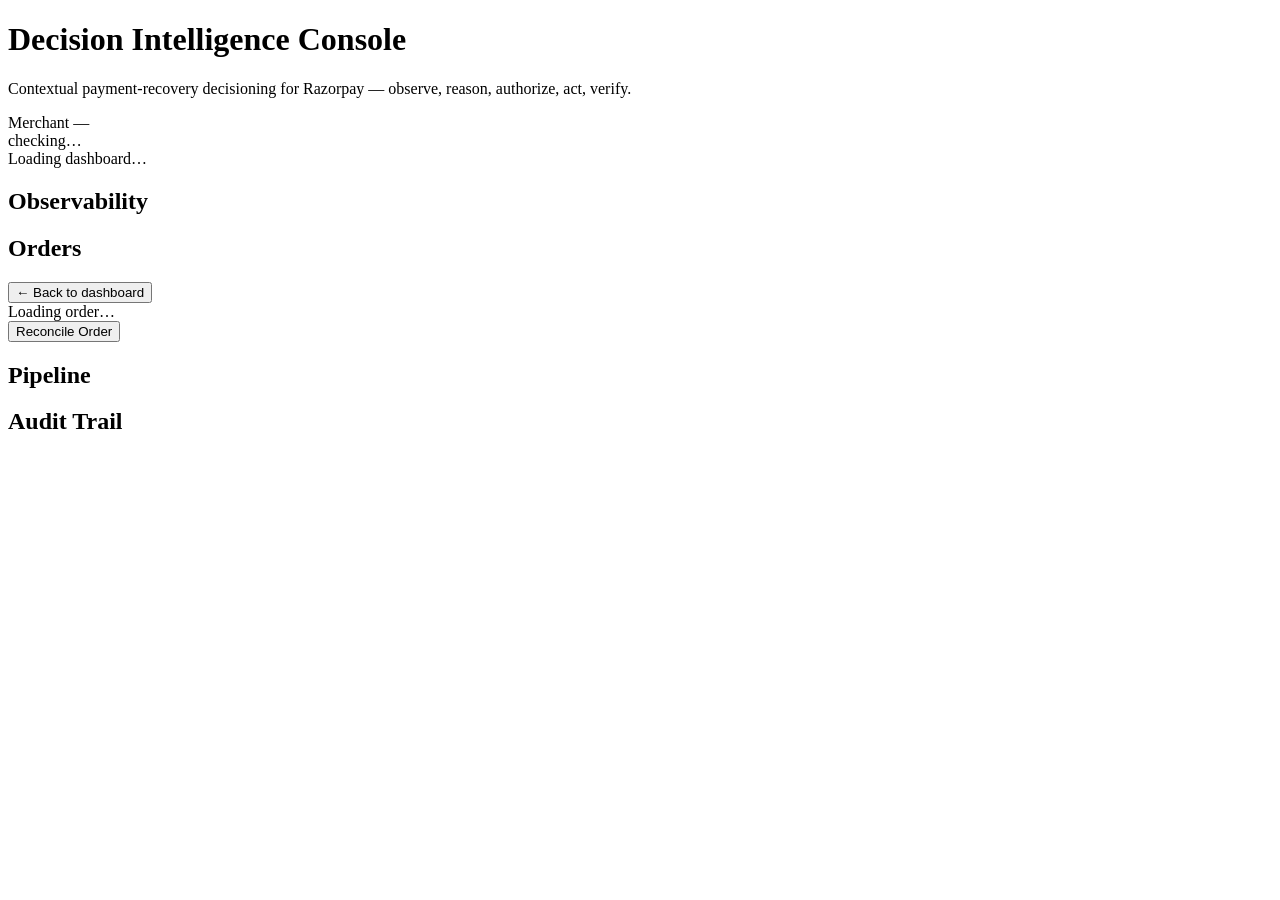
==== apps/web/index.html @ 715c6f97 "Phase 4 gate: static frontend + demo dashboard, verified end-to-end Adds a vanilla HTML/CSS/JS conso" ====
<!doctype html>
<html lang="en">
<head>
  <meta charset="utf-8" />
  <meta name="viewport" content="width=device-width, initial-scale=1" />
  <title>Decision Intelligence Console</title>
  <link rel="stylesheet" href="/style.css" />
</head>
<body>
  <header class="app-header">
    <div class="brand">
      <h1>Decision Intelligence Console</h1>
      <p class="tagline">Contextual payment-recovery decisioning for Razorpay — observe, reason, authorize, act, verify.</p>
    </div>
    <div class="header-meta">
      <div class="merchant-block">
        <span class="label">Merchant</span>
        <span id="merchant-name" class="merchant-name">—</span>
      </div>
      <div id="health-indicator" class="health-indicator" title="API health">
        <span class="dot"></span><span class="health-text">checking&hellip;</span>
      </div>
    </div>
  </header>

  <main id="app-root">
    <!-- ================= DASHBOARD ================= -->
    <section id="dashboard-view" class="view">
      <div id="dashboard-loading" class="loading-state">Loading dashboard&hellip;</div>
      <div id="dashboard-error" class="error-state hidden"></div>
      <div id="dashboard-empty" class="empty-state hidden"></div>

      <div id="dashboard-content" class="hidden">
        <section class="metrics-section">
          <h2 class="section-title">Observability</h2>
          <div id="metrics-strip" class="metrics-strip"></div>
        </section>

        <section class="orders-section">
          <h2 class="section-title">Orders</h2>
          <div id="orders-table-wrap"></div>
        </section>
      </div>
    </section>

    <!-- ================= ORDER DETAIL ================= -->
    <section id="detail-view" class="view hidden">
      <button id="back-to-dashboard" class="link-button" type="button">&larr; Back to dashboard</button>

      <div id="detail-loading" class="loading-state">Loading order&hellip;</div>
      <div id="detail-error" class="error-state hidden"></div>

      <div id="detail-content" class="hidden">
        <div class="detail-header">
          <div id="order-info" class="order-info"></div>
          <div class="reconcile-controls">
            <button id="reconcile-btn" type="button">Reconcile Order</button>
            <span id="reconcile-status" class="reconcile-status" aria-live="polite"></span>
          </div>
        </div>

        <div id="reconcile-banner" class="banner hidden"></div>

        <h2 class="section-title">Pipeline</h2>
        <div id="pipeline-tracker" class="tracker"></div>

        <div class="card-grid">
          <div class="card" id="decision-card"></div>
          <div class="card" id="policy-card"></div>
          <div class="card" id="action-card"></div>
          <div class="card" id="verification-card"></div>
        </div>

        <h2 class="section-title">Audit Trail</h2>
        <div id="audit-timeline" class="audit-timeline"></div>
      </div>
    </section>
  </main>

  <script src="/app.js"></script>
</body>
</html>
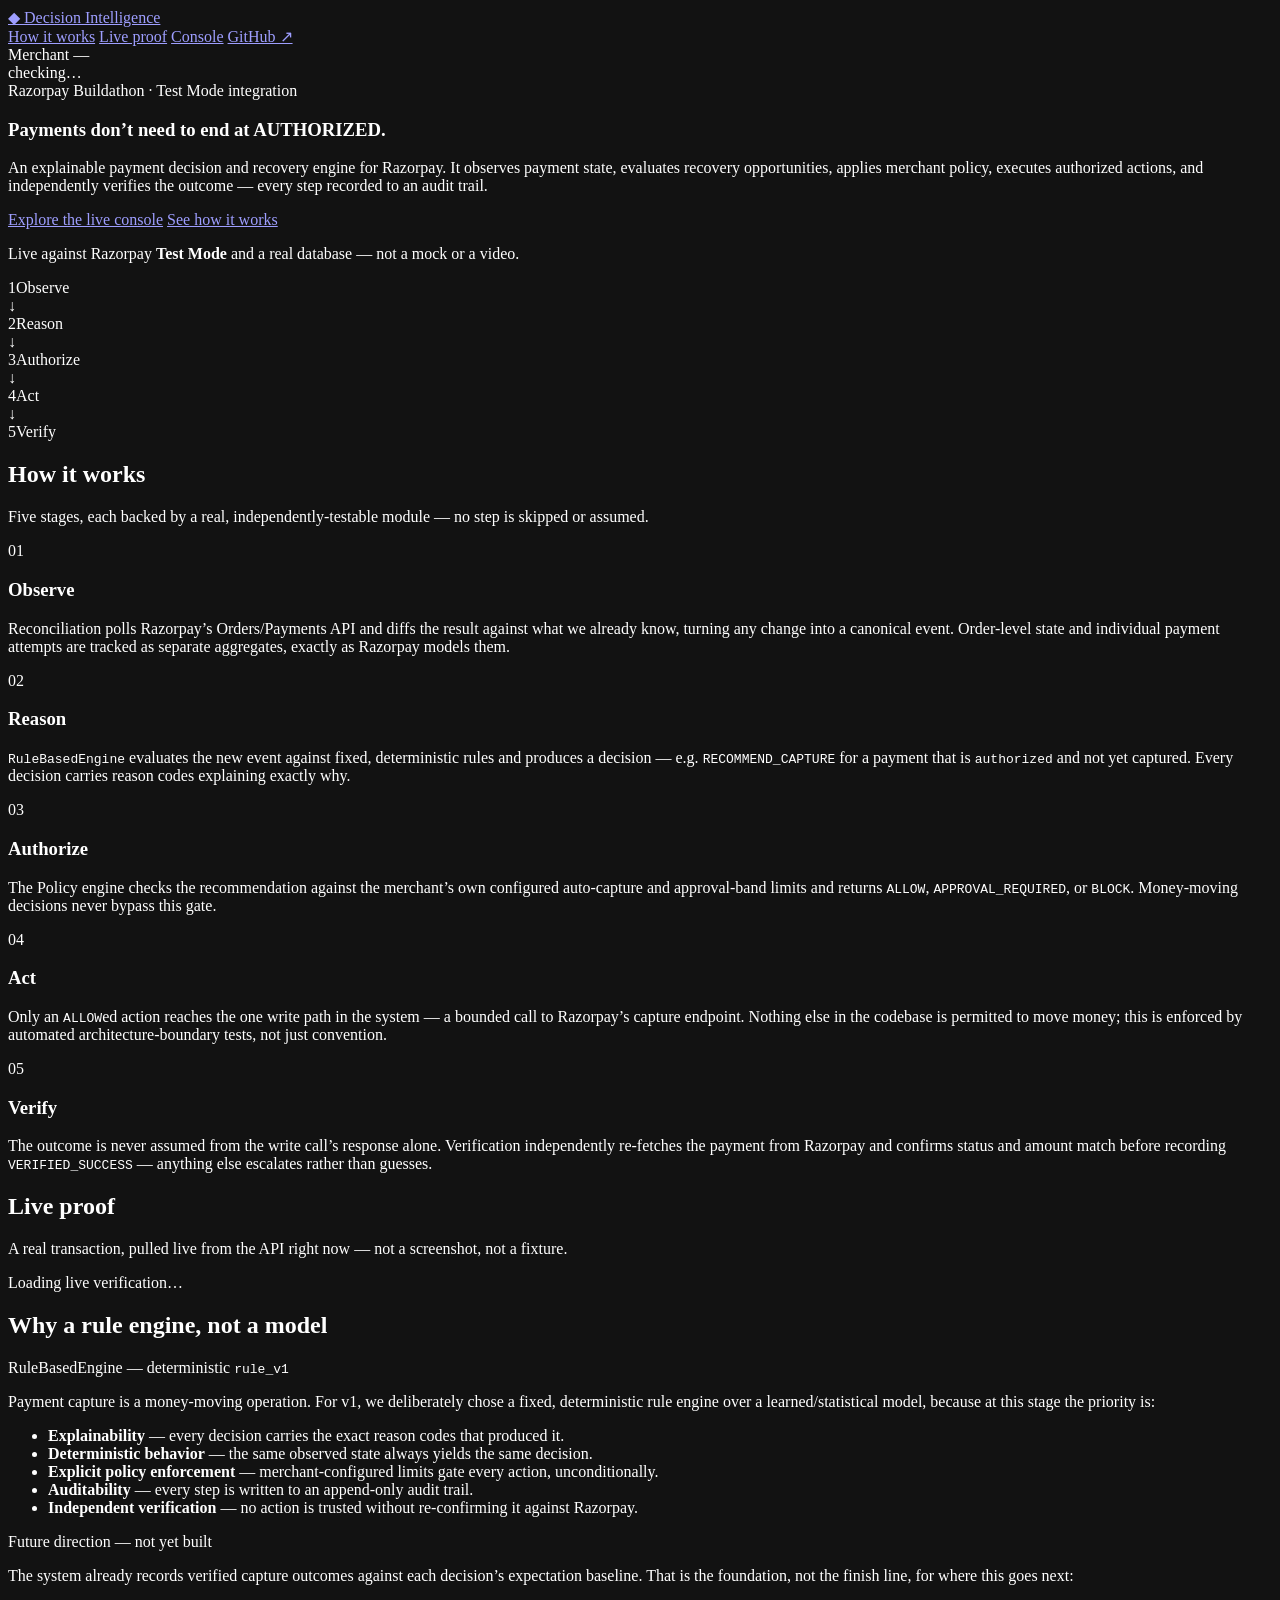
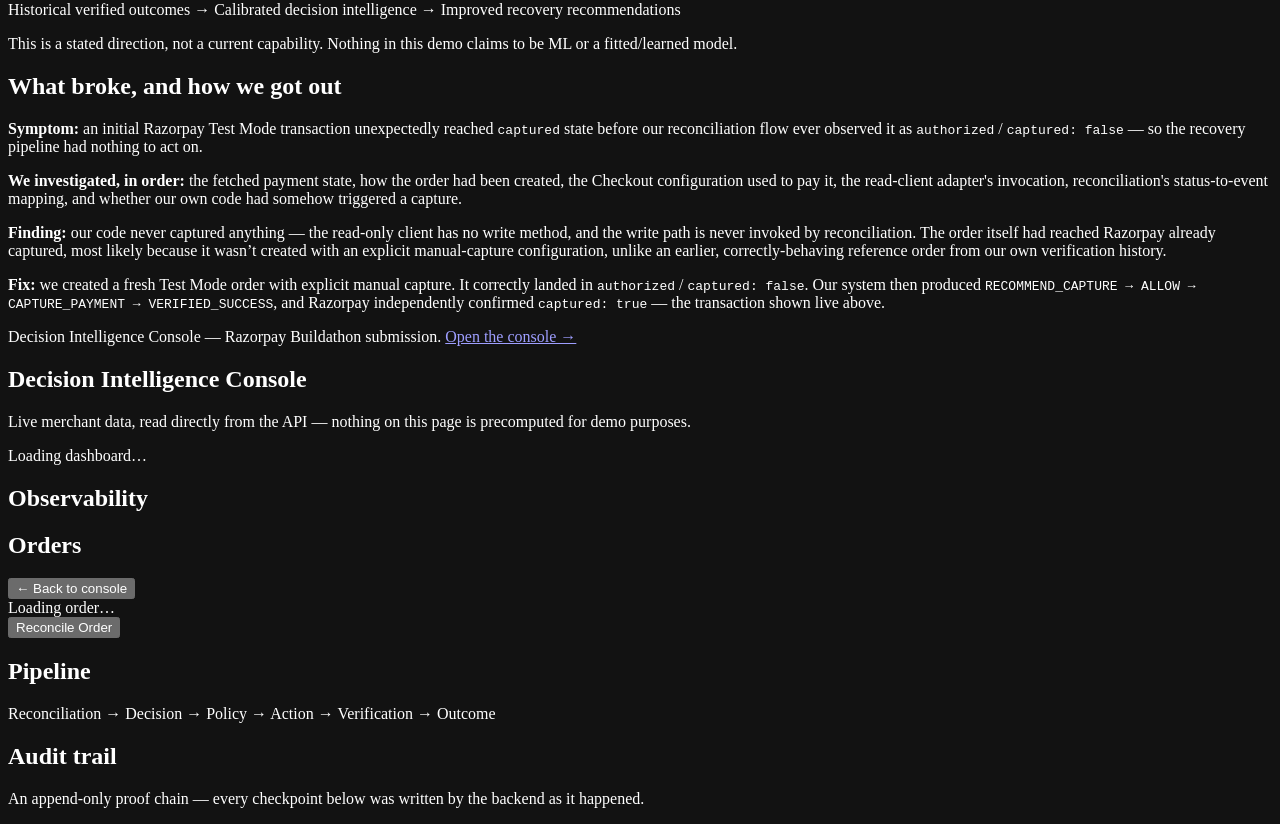
==== commit 8c71a715: "Showcase gate: reviewer-facing landing page, README, and deployment prep Adds a product landing/over" ====
--- a/apps/web/index.html
+++ b/apps/web/index.html
@@ -3,15 +3,24 @@
 <head>
   <meta charset="utf-8" />
   <meta name="viewport" content="width=device-width, initial-scale=1" />
-  <title>Decision Intelligence Console</title>
+  <meta name="color-scheme" content="dark" />
+  <title>Decision Intelligence Console — Razorpay Payment Recovery</title>
+  <meta name="description" content="An explainable payment decision and recovery engine for Razorpay: observes payment state, evaluates recovery opportunities, applies merchant policy, executes authorized actions, and independently verifies the outcome. Razorpay Test Mode demo." />
+  <link rel="icon" href="data:image/svg+xml,%3Csvg xmlns='http://www.w3.org/2000/svg' viewBox='0 0 100 100'%3E%3Crect width='100' height='100' rx='20' fill='%230b0d12'/%3E%3Cpath d='M28 70 L28 30 L50 30 Q64 30 64 44 Q64 56 50 56 L38 56 L72 70' stroke='%235b8cff' stroke-width='8' fill='none' stroke-linecap='round' stroke-linejoin='round'/%3E%3C/svg%3E" />
   <link rel="stylesheet" href="/style.css" />
 </head>
 <body>
-  <header class="app-header">
-    <div class="brand">
-      <h1>Decision Intelligence Console</h1>
-      <p class="tagline">Contextual payment-recovery decisioning for Razorpay — observe, reason, authorize, act, verify.</p>
-    </div>
+  <header class="site-header">
+    <a href="#" class="brand" aria-label="Decision Intelligence — home">
+      <span class="brand-mark" aria-hidden="true">◆</span>
+      <span class="brand-name">Decision Intelligence</span>
+    </a>
+    <nav class="site-nav" aria-label="Primary">
+      <a href="#how-it-works">How it works</a>
+      <a href="#live-proof">Live proof</a>
+      <a href="#console">Console</a>
+      <a href="https://github.com/" target="_blank" rel="noopener" class="nav-github">GitHub ↗</a>
+    </nav>
     <div class="header-meta">
       <div class="merchant-block">
         <span class="label">Merchant</span>
@@ -24,8 +33,167 @@
   </header>
 
   <main id="app-root">
-    <!-- ================= DASHBOARD ================= -->
-    <section id="dashboard-view" class="view">
+
+    <!-- ================= LANDING ================= -->
+    <section id="landing-view" class="view">
+
+      <section class="hero">
+        <div class="hero-copy">
+          <span class="eyebrow">Razorpay Buildathon &middot; Test Mode integration</span>
+          <h1 class="hero-title">Payments don&rsquo;t need to end at <span class="hero-accent">AUTHORIZED</span>.</h1>
+          <p class="hero-sub">
+            An explainable payment decision and recovery engine for Razorpay. It observes payment state,
+            evaluates recovery opportunities, applies merchant policy, executes authorized actions, and
+            independently verifies the outcome &mdash; every step recorded to an audit trail.
+          </p>
+          <div class="hero-ctas">
+            <a href="#console" class="btn btn-primary">Explore the live console</a>
+            <a href="#how-it-works" class="btn btn-secondary">See how it works</a>
+          </div>
+          <p class="hero-note">
+            <span class="dot-live" aria-hidden="true"></span>
+            Live against Razorpay <strong>Test Mode</strong> and a real database &mdash; not a mock or a video.
+          </p>
+        </div>
+
+        <div class="hero-loop" aria-label="Recovery loop: Observe, Reason, Authorize, Act, Verify">
+          <div class="loop-stage"><span class="loop-index">1</span>Observe</div>
+          <div class="loop-arrow" aria-hidden="true">↓</div>
+          <div class="loop-stage"><span class="loop-index">2</span>Reason</div>
+          <div class="loop-arrow" aria-hidden="true">↓</div>
+          <div class="loop-stage"><span class="loop-index">3</span>Authorize</div>
+          <div class="loop-arrow" aria-hidden="true">↓</div>
+          <div class="loop-stage"><span class="loop-index">4</span>Act</div>
+          <div class="loop-arrow" aria-hidden="true">↓</div>
+          <div class="loop-stage loop-stage-final"><span class="loop-index">5</span>Verify</div>
+        </div>
+      </section>
+
+      <!-- ============ HOW IT WORKS ============ -->
+      <section id="how-it-works" class="landing-section">
+        <h2 class="section-title">How it works</h2>
+        <p class="section-lede">Five stages, each backed by a real, independently-testable module &mdash; no step is skipped or assumed.</p>
+
+        <div class="stage-grid">
+          <div class="stage-card">
+            <div class="stage-card-head"><span class="stage-num">01</span><h3>Observe</h3></div>
+            <p>Reconciliation polls Razorpay&rsquo;s Orders/Payments API and diffs the result against what we already
+              know, turning any change into a canonical event. Order-level state and individual payment attempts are
+              tracked as separate aggregates, exactly as Razorpay models them.</p>
+          </div>
+          <div class="stage-card">
+            <div class="stage-card-head"><span class="stage-num">02</span><h3>Reason</h3></div>
+            <p><code>RuleBasedEngine</code> evaluates the new event against fixed, deterministic rules and produces a
+              decision &mdash; e.g. <code>RECOMMEND_CAPTURE</code> for a payment that is <code>authorized</code> and not
+              yet captured. Every decision carries reason codes explaining exactly why.</p>
+          </div>
+          <div class="stage-card">
+            <div class="stage-card-head"><span class="stage-num">03</span><h3>Authorize</h3></div>
+            <p>The Policy engine checks the recommendation against the merchant&rsquo;s own configured auto-capture
+              and approval-band limits and returns
+              <code>ALLOW</code>, <code>APPROVAL_REQUIRED</code>, or <code>BLOCK</code>. Money-moving decisions never
+              bypass this gate.</p>
+          </div>
+          <div class="stage-card">
+            <div class="stage-card-head"><span class="stage-num">04</span><h3>Act</h3></div>
+            <p>Only an <code>ALLOW</code>ed action reaches the one write path in the system &mdash; a bounded call to
+              Razorpay&rsquo;s capture endpoint. Nothing else in the codebase is permitted to move money; this is
+              enforced by automated architecture-boundary tests, not just convention.</p>
+          </div>
+          <div class="stage-card">
+            <div class="stage-card-head"><span class="stage-num">05</span><h3>Verify</h3></div>
+            <p>The outcome is never assumed from the write call&rsquo;s response alone. Verification independently
+              re-fetches the payment from Razorpay and confirms status and amount match before recording
+              <code>VERIFIED_SUCCESS</code> &mdash; anything else escalates rather than guesses.</p>
+          </div>
+        </div>
+      </section>
+
+      <!-- ============ LIVE PROOF ============ -->
+      <section id="live-proof" class="landing-section">
+        <h2 class="section-title">Live proof</h2>
+        <p class="section-lede">A real transaction, pulled live from the API right now &mdash; not a screenshot, not a fixture.</p>
+
+        <div id="proof-loading" class="loading-state">Loading live verification&hellip;</div>
+        <div id="proof-error" class="error-state hidden"></div>
+        <div id="proof-content" class="proof-card hidden"></div>
+      </section>
+
+      <!-- ============ AI JUDGMENT ============ -->
+      <section id="ai-judgment" class="landing-section">
+        <h2 class="section-title">Why a rule engine, not a model</h2>
+        <div class="judgment-grid">
+          <div class="judgment-panel">
+            <span class="judgment-tag">RuleBasedEngine &mdash; deterministic <code>rule_v1</code></span>
+            <p>
+              Payment capture is a money-moving operation. For v1, we deliberately chose a fixed, deterministic rule
+              engine over a learned/statistical model, because at this stage the priority is:
+            </p>
+            <ul class="judgment-list">
+              <li><strong>Explainability</strong> &mdash; every decision carries the exact reason codes that produced it.</li>
+              <li><strong>Deterministic behavior</strong> &mdash; the same observed state always yields the same decision.</li>
+              <li><strong>Explicit policy enforcement</strong> &mdash; merchant-configured limits gate every action, unconditionally.</li>
+              <li><strong>Auditability</strong> &mdash; every step is written to an append-only audit trail.</li>
+              <li><strong>Independent verification</strong> &mdash; no action is trusted without re-confirming it against Razorpay.</li>
+            </ul>
+          </div>
+          <div class="judgment-panel judgment-future">
+            <span class="judgment-tag judgment-tag-muted">Future direction &mdash; not yet built</span>
+            <p>The system already records verified capture outcomes against each decision&rsquo;s expectation baseline.
+              That is the foundation, not the finish line, for where this goes next:</p>
+            <div class="future-path">
+              <span>Historical verified outcomes</span>
+              <span class="future-arrow">→</span>
+              <span>Calibrated decision intelligence</span>
+              <span class="future-arrow">→</span>
+              <span>Improved recovery recommendations</span>
+            </div>
+            <p class="judgment-caveat">This is a stated direction, not a current capability. Nothing in this demo claims to be
+              ML or a fitted/learned model.</p>
+          </div>
+        </div>
+      </section>
+
+      <!-- ============ FAILURE RECOVERY ============ -->
+      <section id="failure-recovery" class="landing-section">
+        <h2 class="section-title">What broke, and how we got out</h2>
+        <div class="incident-card">
+          <p class="incident-symptom">
+            <strong>Symptom:</strong> an initial Razorpay Test Mode transaction unexpectedly reached
+            <code>captured</code> state before our reconciliation flow ever observed it as
+            <code>authorized</code> / <code>captured: false</code> &mdash; so the recovery pipeline had nothing to act on.
+          </p>
+          <p class="incident-investigate"><strong>We investigated, in order:</strong> the fetched payment state, how
+            the order had been created, the Checkout configuration used to pay it, the read-client adapter's
+            invocation, reconciliation's status-to-event mapping, and whether our own code had somehow triggered a
+            capture.</p>
+          <p class="incident-finding">
+            <strong>Finding:</strong> our code never captured anything &mdash; the read-only client has no write
+            method, and the write path is never invoked by reconciliation. The order itself had reached Razorpay
+            already captured, most likely because it wasn&rsquo;t created with an explicit manual-capture
+            configuration, unlike an earlier, correctly-behaving reference order from our own verification history.
+          </p>
+          <p class="incident-fix">
+            <strong>Fix:</strong> we created a fresh Test Mode order with explicit manual capture. It correctly
+            landed in <code>authorized</code> / <code>captured: false</code>. Our system then produced
+            <code>RECOMMEND_CAPTURE → ALLOW → CAPTURE_PAYMENT → VERIFIED_SUCCESS</code>, and Razorpay independently
+            confirmed <code>captured: true</code> &mdash; the transaction shown live above.
+          </p>
+        </div>
+      </section>
+
+      <footer class="site-footer">
+        <span>Decision Intelligence Console &mdash; Razorpay Buildathon submission.</span>
+        <a href="#console" class="btn btn-secondary btn-small">Open the console →</a>
+      </footer>
+    </section>
+
+    <!-- ================= DASHBOARD / CONSOLE ================= -->
+    <section id="dashboard-view" class="view hidden">
+      <div class="console-intro">
+        <h2 class="section-title">Decision Intelligence Console</h2>
+        <p class="section-lede">Live merchant data, read directly from the API &mdash; nothing on this page is precomputed for demo purposes.</p>
+      </div>
       <div id="dashboard-loading" class="loading-state">Loading dashboard&hellip;</div>
       <div id="dashboard-error" class="error-state hidden"></div>
       <div id="dashboard-empty" class="empty-state hidden"></div>
@@ -45,7 +213,7 @@
 
     <!-- ================= ORDER DETAIL ================= -->
     <section id="detail-view" class="view hidden">
-      <button id="back-to-dashboard" class="link-button" type="button">&larr; Back to dashboard</button>
+      <button id="back-to-dashboard" class="link-button" type="button">&larr; Back to console</button>
 
       <div id="detail-loading" class="loading-state">Loading order&hellip;</div>
       <div id="detail-error" class="error-state hidden"></div>
@@ -59,9 +227,10 @@
           </div>
         </div>
 
-        <div id="reconcile-banner" class="banner hidden"></div>
+        <div id="reconcile-banner" class="banner hidden" role="status"></div>
 
         <h2 class="section-title">Pipeline</h2>
+        <p class="section-lede">Reconciliation → Decision → Policy → Action → Verification → Outcome</p>
         <div id="pipeline-tracker" class="tracker"></div>
 
         <div class="card-grid">
@@ -71,7 +240,8 @@
           <div class="card" id="verification-card"></div>
         </div>
 
-        <h2 class="section-title">Audit Trail</h2>
+        <h2 class="section-title">Audit trail</h2>
+        <p class="section-lede">An append-only proof chain &mdash; every checkpoint below was written by the backend as it happened.</p>
         <div id="audit-timeline" class="audit-timeline"></div>
       </div>
     </section>
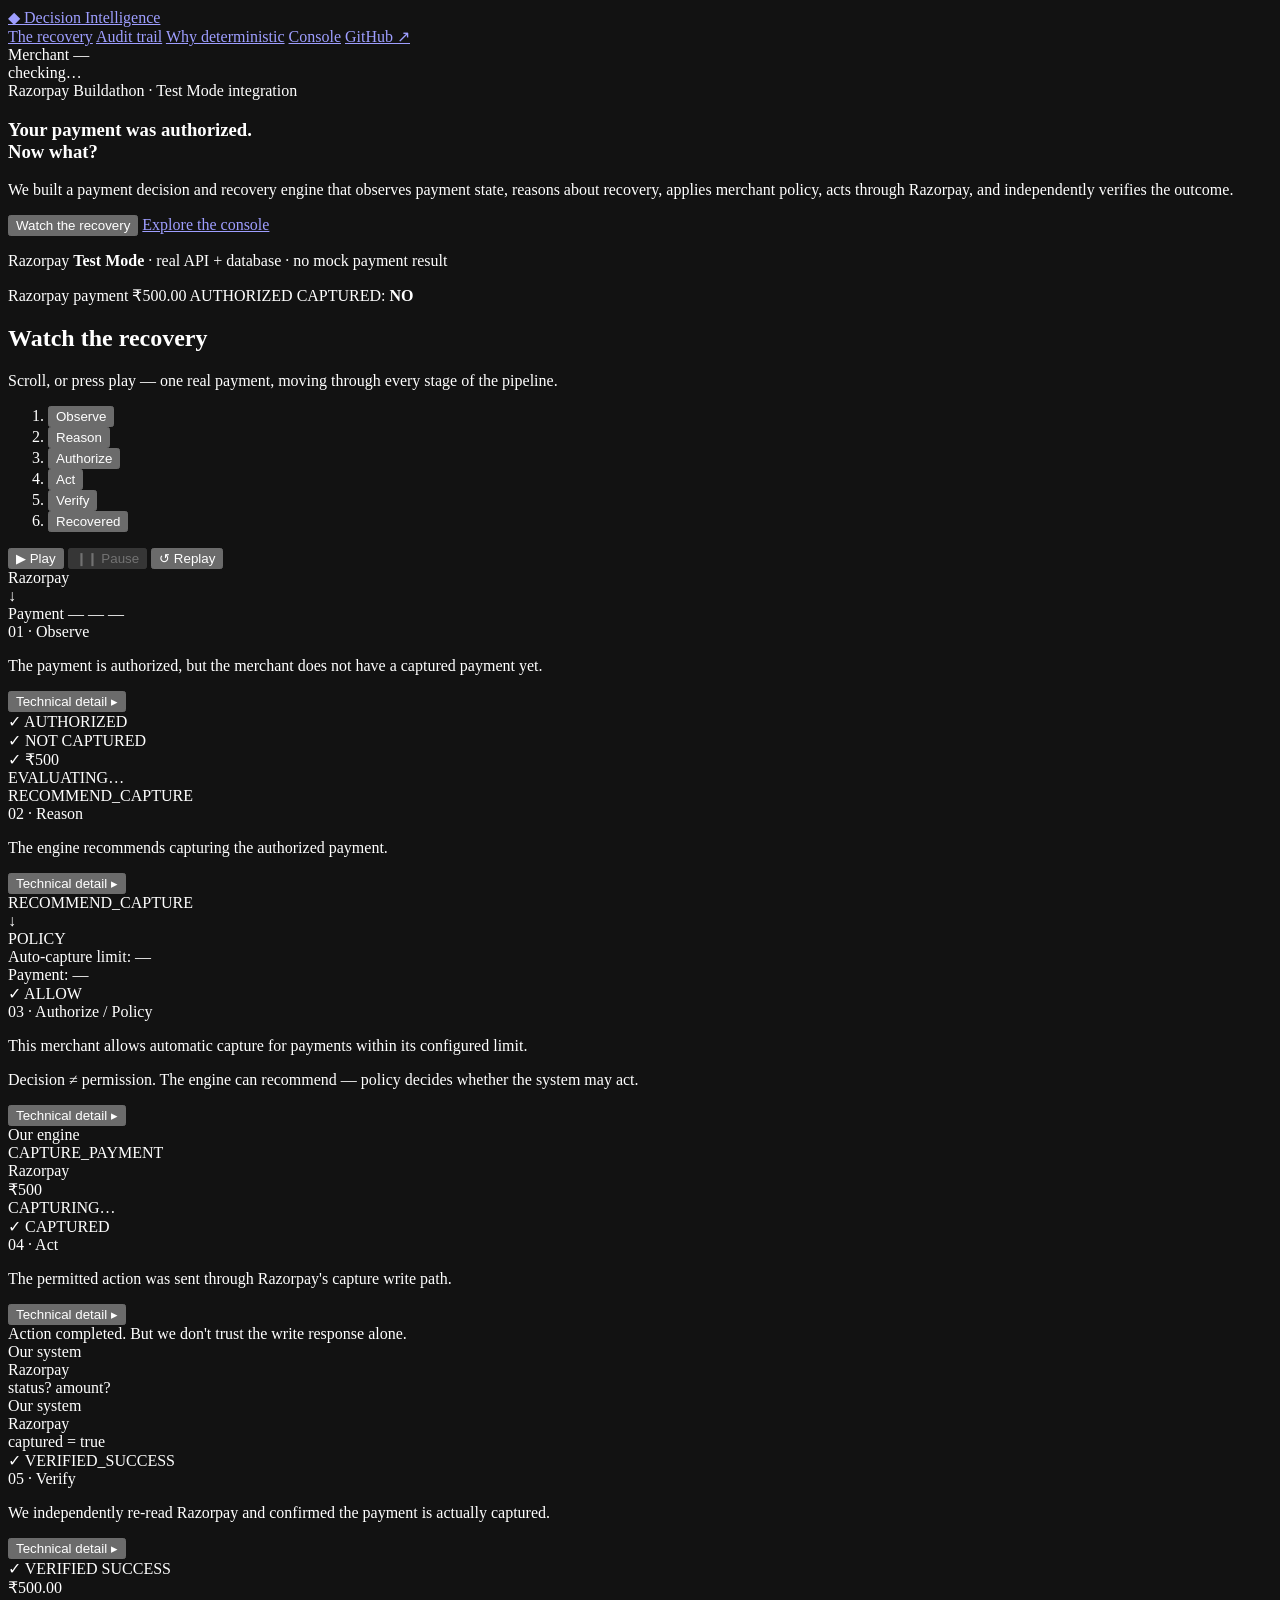
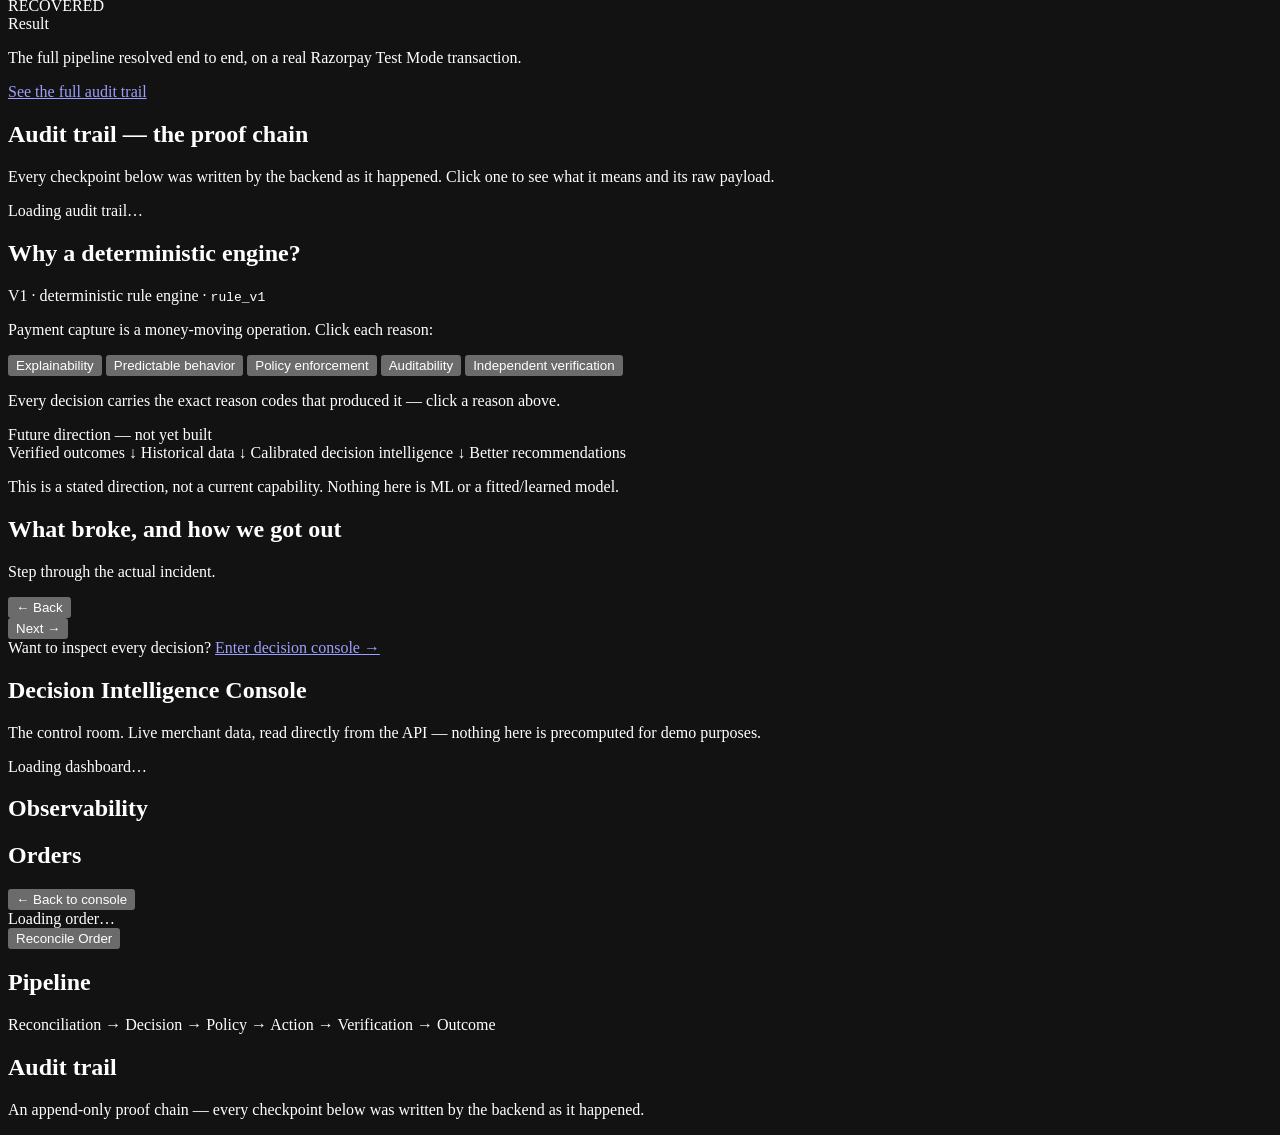
==== commit 0e438304: "Showcase redesign: interactive scroll-driven recovery experience Replaces the static-card landing pa" ====
--- a/apps/web/index.html
+++ b/apps/web/index.html
@@ -5,7 +5,7 @@
   <meta name="viewport" content="width=device-width, initial-scale=1" />
   <meta name="color-scheme" content="dark" />
   <title>Decision Intelligence Console — Razorpay Payment Recovery</title>
-  <meta name="description" content="An explainable payment decision and recovery engine for Razorpay: observes payment state, evaluates recovery opportunities, applies merchant policy, executes authorized actions, and independently verifies the outcome. Razorpay Test Mode demo." />
+  <meta name="description" content="Watch a real Razorpay Test Mode payment move through an explainable recovery pipeline: observed, reasoned about, policy-gated, acted on, and independently verified." />
   <link rel="icon" href="data:image/svg+xml,%3Csvg xmlns='http://www.w3.org/2000/svg' viewBox='0 0 100 100'%3E%3Crect width='100' height='100' rx='20' fill='%230b0d12'/%3E%3Cpath d='M28 70 L28 30 L50 30 Q64 30 64 44 Q64 56 50 56 L38 56 L72 70' stroke='%235b8cff' stroke-width='8' fill='none' stroke-linecap='round' stroke-linejoin='round'/%3E%3C/svg%3E" />
   <link rel="stylesheet" href="/style.css" />
 </head>
@@ -16,8 +16,9 @@
       <span class="brand-name">Decision Intelligence</span>
     </a>
     <nav class="site-nav" aria-label="Primary">
-      <a href="#how-it-works">How it works</a>
-      <a href="#live-proof">Live proof</a>
+      <a href="#recovery">The recovery</a>
+      <a href="#audit">Audit trail</a>
+      <a href="#judgment">Why deterministic</a>
       <a href="#console">Console</a>
       <a href="https://github.com/" target="_blank" rel="noopener" class="nav-github">GitHub ↗</a>
     </nav>
@@ -37,119 +38,230 @@
     <!-- ================= LANDING ================= -->
     <section id="landing-view" class="view">
 
+      <!-- ============ HERO ============ -->
       <section class="hero">
         <div class="hero-copy">
           <span class="eyebrow">Razorpay Buildathon &middot; Test Mode integration</span>
-          <h1 class="hero-title">Payments don&rsquo;t need to end at <span class="hero-accent">AUTHORIZED</span>.</h1>
+          <h1 class="hero-title">Your payment was authorized.<br />Now what?</h1>
           <p class="hero-sub">
-            An explainable payment decision and recovery engine for Razorpay. It observes payment state,
-            evaluates recovery opportunities, applies merchant policy, executes authorized actions, and
-            independently verifies the outcome &mdash; every step recorded to an audit trail.
+            We built a payment decision and recovery engine that observes payment state, reasons
+            about recovery, applies merchant policy, acts through Razorpay, and independently
+            verifies the outcome.
           </p>
           <div class="hero-ctas">
-            <a href="#console" class="btn btn-primary">Explore the live console</a>
-            <a href="#how-it-works" class="btn btn-secondary">See how it works</a>
+            <button type="button" class="btn btn-primary" id="watch-recovery-btn">Watch the recovery</button>
+            <a href="#console" class="btn btn-secondary">Explore the console</a>
           </div>
           <p class="hero-note">
             <span class="dot-live" aria-hidden="true"></span>
-            Live against Razorpay <strong>Test Mode</strong> and a real database &mdash; not a mock or a video.
+            Razorpay <strong>Test Mode</strong> &middot; real API + database &middot; no mock payment result
           </p>
         </div>
 
-        <div class="hero-loop" aria-label="Recovery loop: Observe, Reason, Authorize, Act, Verify">
-          <div class="loop-stage"><span class="loop-index">1</span>Observe</div>
-          <div class="loop-arrow" aria-hidden="true">↓</div>
-          <div class="loop-stage"><span class="loop-index">2</span>Reason</div>
-          <div class="loop-arrow" aria-hidden="true">↓</div>
-          <div class="loop-stage"><span class="loop-index">3</span>Authorize</div>
-          <div class="loop-arrow" aria-hidden="true">↓</div>
-          <div class="loop-stage"><span class="loop-index">4</span>Act</div>
-          <div class="loop-arrow" aria-hidden="true">↓</div>
-          <div class="loop-stage loop-stage-final"><span class="loop-index">5</span>Verify</div>
-        </div>
-      </section>
-
-      <!-- ============ HOW IT WORKS ============ -->
-      <section id="how-it-works" class="landing-section">
-        <h2 class="section-title">How it works</h2>
-        <p class="section-lede">Five stages, each backed by a real, independently-testable module &mdash; no step is skipped or assumed.</p>
-
-        <div class="stage-grid">
-          <div class="stage-card">
-            <div class="stage-card-head"><span class="stage-num">01</span><h3>Observe</h3></div>
-            <p>Reconciliation polls Razorpay&rsquo;s Orders/Payments API and diffs the result against what we already
-              know, turning any change into a canonical event. Order-level state and individual payment attempts are
-              tracked as separate aggregates, exactly as Razorpay models them.</p>
-          </div>
-          <div class="stage-card">
-            <div class="stage-card-head"><span class="stage-num">02</span><h3>Reason</h3></div>
-            <p><code>RuleBasedEngine</code> evaluates the new event against fixed, deterministic rules and produces a
-              decision &mdash; e.g. <code>RECOMMEND_CAPTURE</code> for a payment that is <code>authorized</code> and not
-              yet captured. Every decision carries reason codes explaining exactly why.</p>
-          </div>
-          <div class="stage-card">
-            <div class="stage-card-head"><span class="stage-num">03</span><h3>Authorize</h3></div>
-            <p>The Policy engine checks the recommendation against the merchant&rsquo;s own configured auto-capture
-              and approval-band limits and returns
-              <code>ALLOW</code>, <code>APPROVAL_REQUIRED</code>, or <code>BLOCK</code>. Money-moving decisions never
-              bypass this gate.</p>
-          </div>
-          <div class="stage-card">
-            <div class="stage-card-head"><span class="stage-num">04</span><h3>Act</h3></div>
-            <p>Only an <code>ALLOW</code>ed action reaches the one write path in the system &mdash; a bounded call to
-              Razorpay&rsquo;s capture endpoint. Nothing else in the codebase is permitted to move money; this is
-              enforced by automated architecture-boundary tests, not just convention.</p>
-          </div>
-          <div class="stage-card">
-            <div class="stage-card-head"><span class="stage-num">05</span><h3>Verify</h3></div>
-            <p>The outcome is never assumed from the write call&rsquo;s response alone. Verification independently
-              re-fetches the payment from Razorpay and confirms status and amount match before recording
-              <code>VERIFIED_SUCCESS</code> &mdash; anything else escalates rather than guesses.</p>
-          </div>
-        </div>
-      </section>
-
-      <!-- ============ LIVE PROOF ============ -->
-      <section id="live-proof" class="landing-section">
-        <h2 class="section-title">Live proof</h2>
-        <p class="section-lede">A real transaction, pulled live from the API right now &mdash; not a screenshot, not a fixture.</p>
-
-        <div id="proof-loading" class="loading-state">Loading live verification&hellip;</div>
-        <div id="proof-error" class="error-state hidden"></div>
-        <div id="proof-content" class="proof-card hidden"></div>
+        <div class="payment-object" id="hero-payment-object" aria-label="Payment: 500 rupees, authorized, not captured">
+          <div class="payment-object-glow" aria-hidden="true"></div>
+          <span class="payment-object-label">Razorpay payment</span>
+          <span class="payment-object-amount">₹500.00</span>
+          <span class="payment-object-status badge-status-authorized">AUTHORIZED</span>
+          <span class="payment-object-captured">CAPTURED: <strong>NO</strong></span>
+        </div>
+      </section>
+
+      <!-- ============ INTERACTIVE RECOVERY ============ -->
+      <section id="recovery" class="recovery-section">
+        <div class="recovery-intro">
+          <h2 class="section-title">Watch the recovery</h2>
+          <p class="section-lede">Scroll, or press play — one real payment, moving through every stage of the pipeline.</p>
+          <div id="recovery-data-error" class="error-state hidden"></div>
+        </div>
+
+        <div class="recovery-layout">
+          <!-- sticky rail: progress + stage nav + transport controls -->
+          <aside class="recovery-rail" aria-label="Recovery pipeline navigation">
+            <div class="progress-track" aria-hidden="true"><div class="progress-fill" id="progress-fill"></div></div>
+            <ol class="stage-nav" id="stage-nav">
+              <li><button type="button" class="stage-nav-btn" data-target="observe"><span class="stage-nav-dot"></span>Observe</button></li>
+              <li><button type="button" class="stage-nav-btn" data-target="reason"><span class="stage-nav-dot"></span>Reason</button></li>
+              <li><button type="button" class="stage-nav-btn" data-target="authorize"><span class="stage-nav-dot"></span>Authorize</button></li>
+              <li><button type="button" class="stage-nav-btn" data-target="act"><span class="stage-nav-dot"></span>Act</button></li>
+              <li><button type="button" class="stage-nav-btn" data-target="verify"><span class="stage-nav-dot"></span>Verify</button></li>
+              <li><button type="button" class="stage-nav-btn" data-target="recovered"><span class="stage-nav-dot"></span>Recovered</button></li>
+            </ol>
+            <div class="transport-controls">
+              <button type="button" id="transport-play" class="transport-btn">▶ Play</button>
+              <button type="button" id="transport-pause" class="transport-btn" disabled>&#10073;&#10073; Pause</button>
+              <button type="button" id="transport-replay" class="transport-btn">↺ Replay</button>
+            </div>
+          </aside>
+
+          <!-- scenes -->
+          <div class="scene-stack" id="scene-stack">
+
+            <section class="scene" data-stage="observe">
+              <div class="scene-visual">
+                <div class="scene-chip scene-chip-source">Razorpay</div>
+                <div class="scene-arrow-in" aria-hidden="true">↓</div>
+                <div class="scene-payment-card" data-el="observe-payment-card">
+                  <span class="scene-payment-label">Payment</span>
+                  <span class="scene-payment-amount" data-el="observe-amount">—</span>
+                  <span class="scene-payment-status" data-el="observe-status">—</span>
+                  <span class="scene-payment-captured" data-el="observe-captured">—</span>
+                </div>
+              </div>
+              <div class="scene-copy">
+                <span class="scene-kicker">01 &middot; Observe</span>
+                <p class="scene-plain" data-el="observe-plain">The payment is authorized, but the merchant does not have a captured payment yet.</p>
+                <button type="button" class="detail-toggle" data-detail="observe-detail">Technical detail ▸</button>
+                <div class="detail-panel hidden" id="observe-detail" data-el="observe-detail-body"></div>
+              </div>
+            </section>
+
+            <section class="scene" data-stage="reason">
+              <div class="scene-visual">
+                <div class="decision-scan" data-el="reason-scan">
+                  <div class="scan-row" data-el="scan-row-1">✓ AUTHORIZED</div>
+                  <div class="scan-row" data-el="scan-row-2">✓ NOT CAPTURED</div>
+                  <div class="scan-row" data-el="scan-row-3">✓ <span data-el="reason-amount">₹500</span></div>
+                </div>
+                <div class="scan-status" data-el="reason-evaluating">EVALUATING&hellip;</div>
+                <div class="scan-result hidden" data-el="reason-result">RECOMMEND_CAPTURE</div>
+              </div>
+              <div class="scene-copy">
+                <span class="scene-kicker">02 &middot; Reason</span>
+                <p class="scene-plain" data-el="reason-plain">The engine recommends capturing the authorized payment.</p>
+                <button type="button" class="detail-toggle" data-detail="reason-detail">Technical detail ▸</button>
+                <div class="detail-panel hidden" id="reason-detail" data-el="reason-detail-body"></div>
+              </div>
+            </section>
+
+            <section class="scene" data-stage="authorize">
+              <div class="scene-visual">
+                <div class="policy-gate">
+                  <div class="policy-gate-in" data-el="authorize-decision">RECOMMEND_CAPTURE</div>
+                  <div class="scene-arrow-in" aria-hidden="true">↓</div>
+                  <div class="policy-gate-box">
+                    <span class="policy-gate-label">POLICY</span>
+                    <div class="policy-band">
+                      <span class="policy-band-label" data-el="authorize-limit">Auto-capture limit: —</span>
+                      <div class="policy-band-track">
+                        <div class="policy-band-marker" data-el="authorize-marker"></div>
+                      </div>
+                      <span class="policy-band-value" data-el="authorize-amount">Payment: —</span>
+                    </div>
+                    <div class="policy-gate-result hidden" data-el="authorize-result">✓ ALLOW</div>
+                  </div>
+                </div>
+              </div>
+              <div class="scene-copy">
+                <span class="scene-kicker">03 &middot; Authorize / Policy</span>
+                <p class="scene-plain" data-el="authorize-plain">This merchant allows automatic capture for payments within its configured limit.</p>
+                <p class="scene-callout">Decision ≠ permission. The engine can recommend — policy decides whether the system may act.</p>
+                <button type="button" class="detail-toggle" data-detail="authorize-detail">Technical detail ▸</button>
+                <div class="detail-panel hidden" id="authorize-detail" data-el="authorize-detail-body"></div>
+              </div>
+            </section>
+
+            <section class="scene" data-stage="act">
+              <div class="scene-visual">
+                <div class="transfer-row">
+                  <div class="transfer-node">Our engine<br /><span data-el="act-action-type">CAPTURE_PAYMENT</span></div>
+                  <div class="transfer-line" data-el="act-line">
+                    <span class="transfer-packet" data-el="act-packet"></span>
+                  </div>
+                  <div class="transfer-node transfer-node-razorpay">Razorpay<br /><span data-el="act-amount">₹500</span></div>
+                </div>
+                <div class="scan-status" data-el="act-inflight">CAPTURING&hellip;</div>
+                <div class="scan-result hidden" data-el="act-result">✓ CAPTURED</div>
+              </div>
+              <div class="scene-copy">
+                <span class="scene-kicker">04 &middot; Act</span>
+                <p class="scene-plain" data-el="act-plain">The permitted action was sent through Razorpay's capture write path.</p>
+                <button type="button" class="detail-toggle" data-detail="act-detail">Technical detail ▸</button>
+                <div class="detail-panel hidden" id="act-detail" data-el="act-detail-body"></div>
+              </div>
+            </section>
+
+            <section class="scene" data-stage="verify">
+              <div class="scene-visual">
+                <div class="verify-caveat">Action completed. But we don't trust the write response alone.</div>
+                <div class="transfer-row">
+                  <div class="transfer-node">Our system</div>
+                  <div class="transfer-line" data-el="verify-line-out">
+                    <span class="transfer-packet" data-el="verify-packet-out"></span>
+                  </div>
+                  <div class="transfer-node transfer-node-razorpay">Razorpay<br /><span class="transfer-sub">status? amount?</span></div>
+                </div>
+                <div class="transfer-row transfer-row-reverse hidden" data-el="verify-response-row">
+                  <div class="transfer-node">Our system</div>
+                  <div class="transfer-line" data-el="verify-line-in">
+                    <span class="transfer-packet" data-el="verify-packet-in"></span>
+                  </div>
+                  <div class="transfer-node transfer-node-razorpay">Razorpay<br /><span class="transfer-sub" data-el="verify-response-sub">captured = true</span></div>
+                </div>
+                <div class="scan-result hidden" data-el="verify-result">✓ VERIFIED_SUCCESS</div>
+              </div>
+              <div class="scene-copy">
+                <span class="scene-kicker">05 &middot; Verify</span>
+                <p class="scene-plain" data-el="verify-plain">We independently re-read Razorpay and confirmed the payment is actually captured.</p>
+                <button type="button" class="detail-toggle" data-detail="verify-detail">Technical detail ▸</button>
+                <div class="detail-panel hidden" id="verify-detail" data-el="verify-detail-body"></div>
+              </div>
+            </section>
+
+            <section class="scene scene-final" data-stage="recovered">
+              <div class="scene-visual">
+                <div class="result-badge" data-el="result-badge">✓ VERIFIED SUCCESS</div>
+                <div class="result-amount" data-el="result-amount">₹500.00</div>
+                <div class="result-sub">RECOVERED</div>
+                <div class="result-chain" data-el="result-chain"></div>
+              </div>
+              <div class="scene-copy">
+                <span class="scene-kicker">Result</span>
+                <p class="scene-plain">The full pipeline resolved end to end, on a real Razorpay Test Mode transaction.</p>
+                <a href="#audit" class="btn btn-secondary btn-small">See the full audit trail</a>
+              </div>
+            </section>
+
+          </div>
+        </div>
+      </section>
+
+      <!-- ============ AUDIT TRAIL (proof chain) ============ -->
+      <section id="audit" class="landing-section">
+        <h2 class="section-title">Audit trail — the proof chain</h2>
+        <p class="section-lede">Every checkpoint below was written by the backend as it happened. Click one to see what it means and its raw payload.</p>
+        <div id="landing-audit-loading" class="loading-state hidden">Loading audit trail&hellip;</div>
+        <ol class="proof-audit" id="proof-audit"></ol>
       </section>
 
       <!-- ============ AI JUDGMENT ============ -->
-      <section id="ai-judgment" class="landing-section">
-        <h2 class="section-title">Why a rule engine, not a model</h2>
+      <section id="judgment" class="landing-section">
+        <h2 class="section-title">Why a deterministic engine?</h2>
         <div class="judgment-grid">
           <div class="judgment-panel">
-            <span class="judgment-tag">RuleBasedEngine &mdash; deterministic <code>rule_v1</code></span>
-            <p>
-              Payment capture is a money-moving operation. For v1, we deliberately chose a fixed, deterministic rule
-              engine over a learned/statistical model, because at this stage the priority is:
-            </p>
-            <ul class="judgment-list">
-              <li><strong>Explainability</strong> &mdash; every decision carries the exact reason codes that produced it.</li>
-              <li><strong>Deterministic behavior</strong> &mdash; the same observed state always yields the same decision.</li>
-              <li><strong>Explicit policy enforcement</strong> &mdash; merchant-configured limits gate every action, unconditionally.</li>
-              <li><strong>Auditability</strong> &mdash; every step is written to an append-only audit trail.</li>
-              <li><strong>Independent verification</strong> &mdash; no action is trusted without re-confirming it against Razorpay.</li>
-            </ul>
+            <span class="judgment-tag">V1 &middot; deterministic rule engine &middot; <code>rule_v1</code></span>
+            <p>Payment capture is a money-moving operation. Click each reason:</p>
+            <div class="judgment-reasons" id="judgment-reasons">
+              <button type="button" class="judgment-reason" data-reason="explain">Explainability</button>
+              <button type="button" class="judgment-reason" data-reason="deterministic">Predictable behavior</button>
+              <button type="button" class="judgment-reason" data-reason="policy">Policy enforcement</button>
+              <button type="button" class="judgment-reason" data-reason="audit">Auditability</button>
+              <button type="button" class="judgment-reason" data-reason="verify">Independent verification</button>
+            </div>
+            <p class="judgment-reason-detail" id="judgment-reason-detail">Every decision carries the exact reason codes that produced it — click a reason above.</p>
           </div>
           <div class="judgment-panel judgment-future">
             <span class="judgment-tag judgment-tag-muted">Future direction &mdash; not yet built</span>
-            <p>The system already records verified capture outcomes against each decision&rsquo;s expectation baseline.
-              That is the foundation, not the finish line, for where this goes next:</p>
             <div class="future-path">
-              <span>Historical verified outcomes</span>
-              <span class="future-arrow">→</span>
+              <span>Verified outcomes</span>
+              <span class="future-arrow">↓</span>
+              <span>Historical data</span>
+              <span class="future-arrow">↓</span>
               <span>Calibrated decision intelligence</span>
-              <span class="future-arrow">→</span>
-              <span>Improved recovery recommendations</span>
+              <span class="future-arrow">↓</span>
+              <span>Better recommendations</span>
             </div>
-            <p class="judgment-caveat">This is a stated direction, not a current capability. Nothing in this demo claims to be
-              ML or a fitted/learned model.</p>
+            <p class="judgment-caveat">This is a stated direction, not a current capability. Nothing here is ML or a fitted/learned model.</p>
           </div>
         </div>
       </section>
@@ -157,34 +269,23 @@
       <!-- ============ FAILURE RECOVERY ============ -->
       <section id="failure-recovery" class="landing-section">
         <h2 class="section-title">What broke, and how we got out</h2>
-        <div class="incident-card">
-          <p class="incident-symptom">
-            <strong>Symptom:</strong> an initial Razorpay Test Mode transaction unexpectedly reached
-            <code>captured</code> state before our reconciliation flow ever observed it as
-            <code>authorized</code> / <code>captured: false</code> &mdash; so the recovery pipeline had nothing to act on.
-          </p>
-          <p class="incident-investigate"><strong>We investigated, in order:</strong> the fetched payment state, how
-            the order had been created, the Checkout configuration used to pay it, the read-client adapter's
-            invocation, reconciliation's status-to-event mapping, and whether our own code had somehow triggered a
-            capture.</p>
-          <p class="incident-finding">
-            <strong>Finding:</strong> our code never captured anything &mdash; the read-only client has no write
-            method, and the write path is never invoked by reconciliation. The order itself had reached Razorpay
-            already captured, most likely because it wasn&rsquo;t created with an explicit manual-capture
-            configuration, unlike an earlier, correctly-behaving reference order from our own verification history.
-          </p>
-          <p class="incident-fix">
-            <strong>Fix:</strong> we created a fresh Test Mode order with explicit manual capture. It correctly
-            landed in <code>authorized</code> / <code>captured: false</code>. Our system then produced
-            <code>RECOMMEND_CAPTURE → ALLOW → CAPTURE_PAYMENT → VERIFIED_SUCCESS</code>, and Razorpay independently
-            confirmed <code>captured: true</code> &mdash; the transaction shown live above.
-          </p>
-        </div>
-      </section>
-
+        <p class="section-lede">Step through the actual incident.</p>
+        <div class="incident-stepper" id="incident-stepper">
+          <div class="incident-steps" id="incident-steps"></div>
+          <div class="incident-controls">
+            <button type="button" id="incident-prev" class="transport-btn">&larr; Back</button>
+            <div class="incident-dots" id="incident-dots"></div>
+            <button type="button" id="incident-next" class="transport-btn">Next &rarr;</button>
+          </div>
+        </div>
+      </section>
+
+      <!-- ============ CONSOLE TRANSITION ============ -->
       <footer class="site-footer">
-        <span>Decision Intelligence Console &mdash; Razorpay Buildathon submission.</span>
-        <a href="#console" class="btn btn-secondary btn-small">Open the console →</a>
+        <div class="footer-transition">
+          <span>Want to inspect every decision?</span>
+          <a href="#console" class="btn btn-primary btn-small">Enter decision console →</a>
+        </div>
       </footer>
     </section>
 
@@ -192,7 +293,7 @@
     <section id="dashboard-view" class="view hidden">
       <div class="console-intro">
         <h2 class="section-title">Decision Intelligence Console</h2>
-        <p class="section-lede">Live merchant data, read directly from the API &mdash; nothing on this page is precomputed for demo purposes.</p>
+        <p class="section-lede">The control room. Live merchant data, read directly from the API &mdash; nothing here is precomputed for demo purposes.</p>
       </div>
       <div id="dashboard-loading" class="loading-state">Loading dashboard&hellip;</div>
       <div id="dashboard-error" class="error-state hidden"></div>
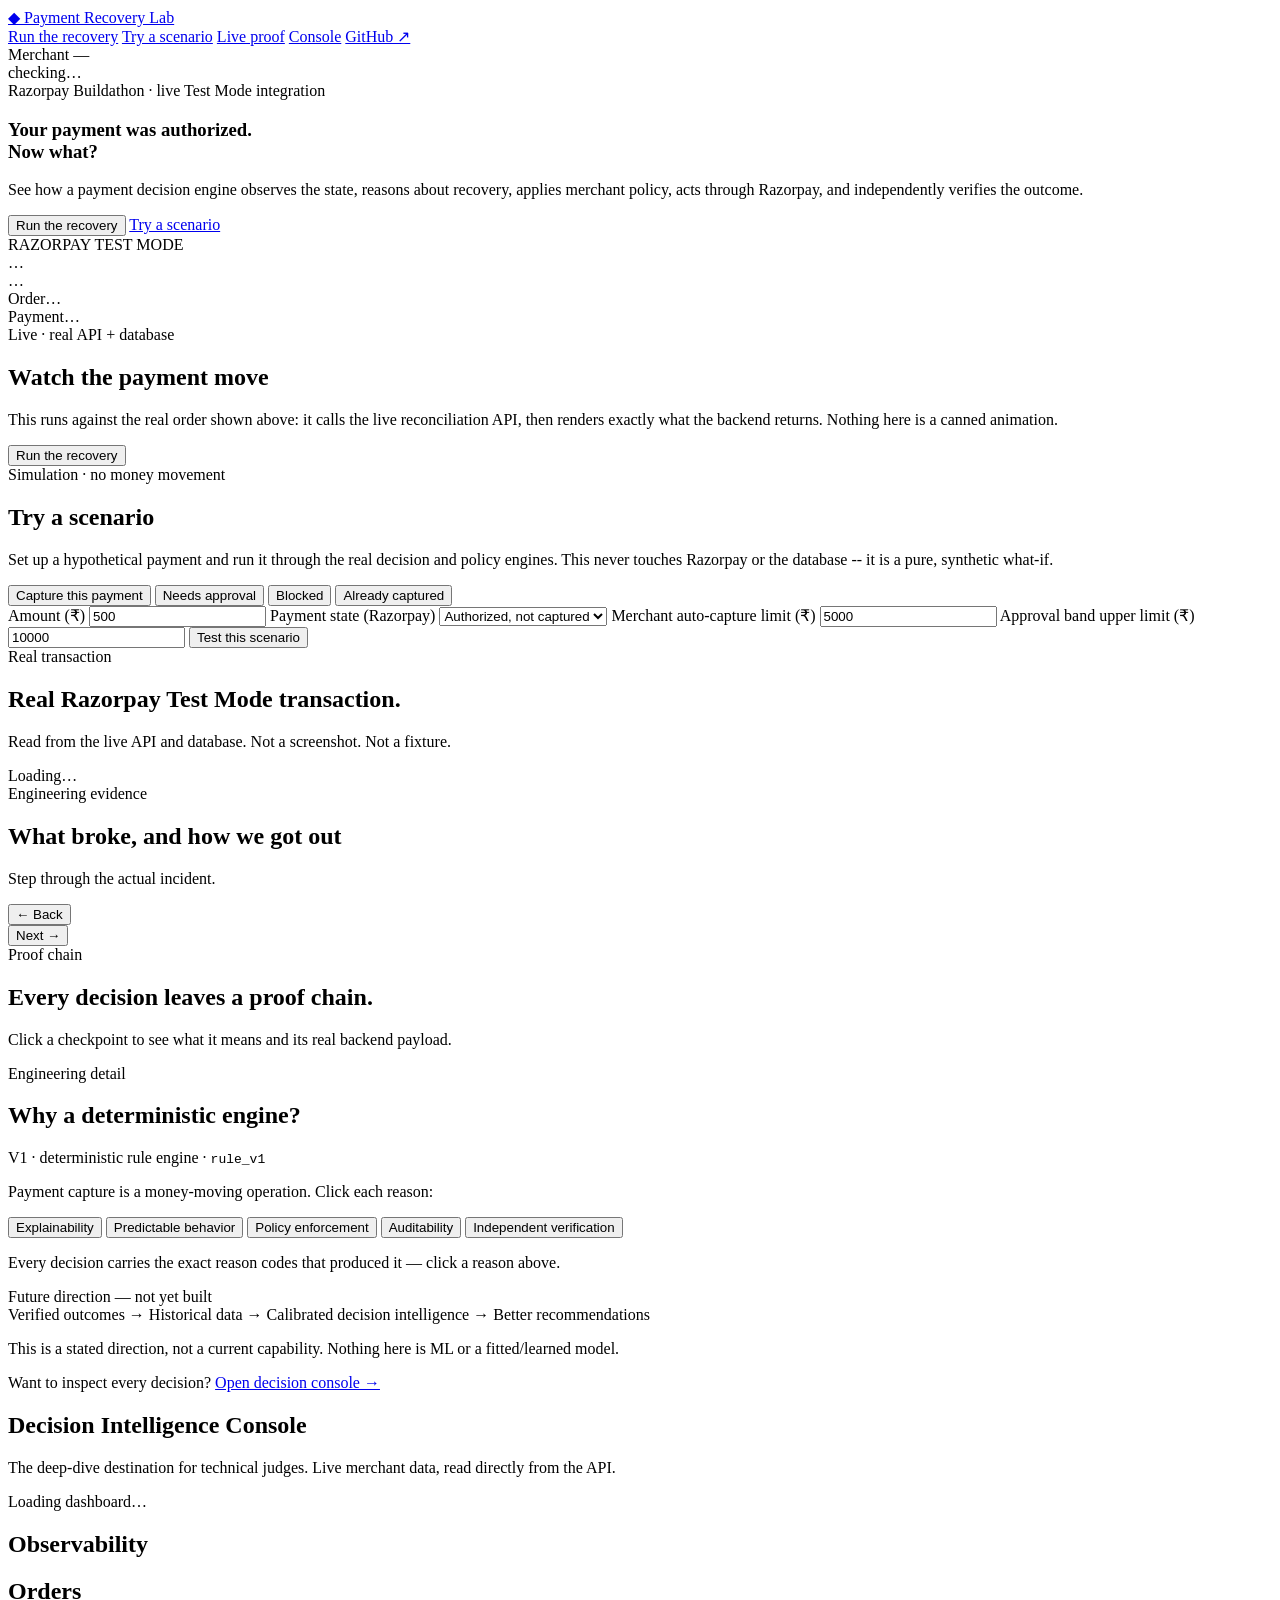
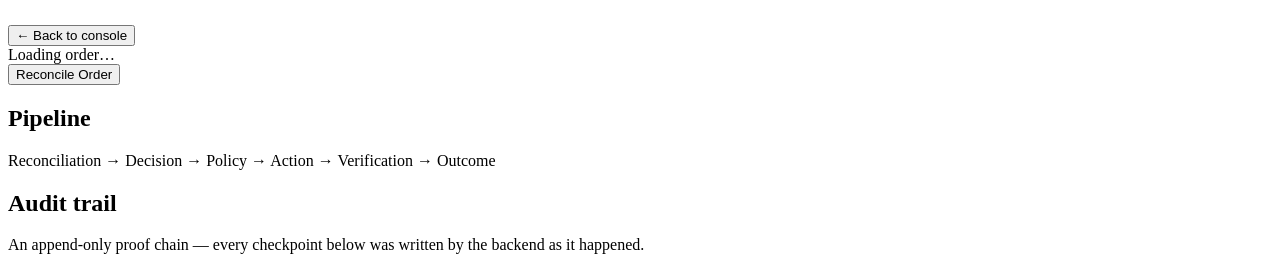
==== commit 27c31e25: "Redesign homepage as an interactive Payment Recovery Lab Replaces the scroll-driven cinematic showca" ====
--- a/apps/web/index.html
+++ b/apps/web/index.html
@@ -3,22 +3,22 @@
 <head>
   <meta charset="utf-8" />
   <meta name="viewport" content="width=device-width, initial-scale=1" />
-  <meta name="color-scheme" content="dark" />
-  <title>Decision Intelligence Console — Razorpay Payment Recovery</title>
-  <meta name="description" content="Watch a real Razorpay Test Mode payment move through an explainable recovery pipeline: observed, reasoned about, policy-gated, acted on, and independently verified." />
-  <link rel="icon" href="data:image/svg+xml,%3Csvg xmlns='http://www.w3.org/2000/svg' viewBox='0 0 100 100'%3E%3Crect width='100' height='100' rx='20' fill='%230b0d12'/%3E%3Cpath d='M28 70 L28 30 L50 30 Q64 30 64 44 Q64 56 50 56 L38 56 L72 70' stroke='%235b8cff' stroke-width='8' fill='none' stroke-linecap='round' stroke-linejoin='round'/%3E%3C/svg%3E" />
+  <meta name="color-scheme" content="light" />
+  <title>Payment Recovery Lab — Razorpay Decision Intelligence</title>
+  <meta name="description" content="A Razorpay Test Mode payment is authorized but not captured. Run the recovery and watch a real decision engine observe, reason, apply merchant policy, act, and independently verify the outcome -- or try your own scenario." />
+  <link rel="icon" href="data:image/svg+xml,%3Csvg xmlns='http://www.w3.org/2000/svg' viewBox='0 0 100 100'%3E%3Crect width='100' height='100' rx='20' fill='%232f6fed'/%3E%3Cpath d='M28 70 L28 30 L50 30 Q64 30 64 44 Q64 56 50 56 L38 56 L72 70' stroke='white' stroke-width='8' fill='none' stroke-linecap='round' stroke-linejoin='round'/%3E%3C/svg%3E" />
   <link rel="stylesheet" href="/style.css" />
 </head>
 <body>
   <header class="site-header">
-    <a href="#" class="brand" aria-label="Decision Intelligence — home">
+    <a href="#" class="brand" aria-label="Payment Recovery Lab — home">
       <span class="brand-mark" aria-hidden="true">◆</span>
-      <span class="brand-name">Decision Intelligence</span>
+      <span class="brand-name">Payment Recovery Lab</span>
     </a>
     <nav class="site-nav" aria-label="Primary">
-      <a href="#recovery">The recovery</a>
-      <a href="#audit">Audit trail</a>
-      <a href="#judgment">Why deterministic</a>
+      <a href="#recovery">Run the recovery</a>
+      <a href="#lab">Try a scenario</a>
+      <a href="#proof">Live proof</a>
       <a href="#console">Console</a>
       <a href="https://github.com/" target="_blank" rel="noopener" class="nav-github">GitHub ↗</a>
     </nav>
@@ -41,202 +41,145 @@
       <!-- ============ HERO ============ -->
       <section class="hero">
         <div class="hero-copy">
-          <span class="eyebrow">Razorpay Buildathon &middot; Test Mode integration</span>
+          <span class="eyebrow">Razorpay Buildathon &middot; live Test Mode integration</span>
           <h1 class="hero-title">Your payment was authorized.<br />Now what?</h1>
           <p class="hero-sub">
-            We built a payment decision and recovery engine that observes payment state, reasons
-            about recovery, applies merchant policy, acts through Razorpay, and independently
-            verifies the outcome.
+            See how a payment decision engine observes the state, reasons about recovery, applies
+            merchant policy, acts through Razorpay, and independently verifies the outcome.
           </p>
           <div class="hero-ctas">
-            <button type="button" class="btn btn-primary" id="watch-recovery-btn">Watch the recovery</button>
-            <a href="#console" class="btn btn-secondary">Explore the console</a>
-          </div>
-          <p class="hero-note">
-            <span class="dot-live" aria-hidden="true"></span>
-            Razorpay <strong>Test Mode</strong> &middot; real API + database &middot; no mock payment result
+            <button type="button" class="btn btn-primary" id="hero-run-btn">Run the recovery</button>
+            <a href="#lab" class="btn btn-secondary">Try a scenario</a>
+          </div>
+        </div>
+
+        <div class="razorpay-object" id="hero-payment-object">
+          <div class="razorpay-object-head">
+            <span class="rzp-chip">RAZORPAY TEST MODE</span>
+          </div>
+          <div class="razorpay-object-amount" data-el="hero-amount">&hellip;</div>
+          <div class="razorpay-object-row">
+            <span class="razorpay-object-status" data-el="hero-status">&hellip;</span>
+            <span class="razorpay-object-captured" data-el="hero-captured"></span>
+          </div>
+          <div class="razorpay-object-ids">
+            <div><span class="ro-label">Order</span><span class="ro-val" data-el="hero-order-id">&hellip;</span></div>
+            <div><span class="ro-label">Payment</span><span class="ro-val" data-el="hero-payment-id">&hellip;</span></div>
+          </div>
+        </div>
+      </section>
+
+      <!-- ============ LIVE RECOVERY ============ -->
+      <section id="recovery" class="landing-section">
+        <div class="section-head">
+          <span class="section-kicker">Live &middot; real API + database</span>
+          <h2 class="section-title">Watch the payment move</h2>
+          <p class="section-lede">
+            This runs against the real order shown above: it calls the live reconciliation API, then
+            renders exactly what the backend returns. Nothing here is a canned animation.
           </p>
         </div>
 
-        <div class="payment-object" id="hero-payment-object" aria-label="Payment: 500 rupees, authorized, not captured">
-          <div class="payment-object-glow" aria-hidden="true"></div>
-          <span class="payment-object-label">Razorpay payment</span>
-          <span class="payment-object-amount">₹500.00</span>
-          <span class="payment-object-status badge-status-authorized">AUTHORIZED</span>
-          <span class="payment-object-captured">CAPTURED: <strong>NO</strong></span>
-        </div>
-      </section>
-
-      <!-- ============ INTERACTIVE RECOVERY ============ -->
-      <section id="recovery" class="recovery-section">
-        <div class="recovery-intro">
-          <h2 class="section-title">Watch the recovery</h2>
-          <p class="section-lede">Scroll, or press play — one real payment, moving through every stage of the pipeline.</p>
-          <div id="recovery-data-error" class="error-state hidden"></div>
-        </div>
-
-        <div class="recovery-layout">
-          <!-- sticky rail: progress + stage nav + transport controls -->
-          <aside class="recovery-rail" aria-label="Recovery pipeline navigation">
-            <div class="progress-track" aria-hidden="true"><div class="progress-fill" id="progress-fill"></div></div>
-            <ol class="stage-nav" id="stage-nav">
-              <li><button type="button" class="stage-nav-btn" data-target="observe"><span class="stage-nav-dot"></span>Observe</button></li>
-              <li><button type="button" class="stage-nav-btn" data-target="reason"><span class="stage-nav-dot"></span>Reason</button></li>
-              <li><button type="button" class="stage-nav-btn" data-target="authorize"><span class="stage-nav-dot"></span>Authorize</button></li>
-              <li><button type="button" class="stage-nav-btn" data-target="act"><span class="stage-nav-dot"></span>Act</button></li>
-              <li><button type="button" class="stage-nav-btn" data-target="verify"><span class="stage-nav-dot"></span>Verify</button></li>
-              <li><button type="button" class="stage-nav-btn" data-target="recovered"><span class="stage-nav-dot"></span>Recovered</button></li>
-            </ol>
-            <div class="transport-controls">
-              <button type="button" id="transport-play" class="transport-btn">▶ Play</button>
-              <button type="button" id="transport-pause" class="transport-btn" disabled>&#10073;&#10073; Pause</button>
-              <button type="button" id="transport-replay" class="transport-btn">↺ Replay</button>
-            </div>
-          </aside>
-
-          <!-- scenes -->
-          <div class="scene-stack" id="scene-stack">
-
-            <section class="scene" data-stage="observe">
-              <div class="scene-visual">
-                <div class="scene-chip scene-chip-source">Razorpay</div>
-                <div class="scene-arrow-in" aria-hidden="true">↓</div>
-                <div class="scene-payment-card" data-el="observe-payment-card">
-                  <span class="scene-payment-label">Payment</span>
-                  <span class="scene-payment-amount" data-el="observe-amount">—</span>
-                  <span class="scene-payment-status" data-el="observe-status">—</span>
-                  <span class="scene-payment-captured" data-el="observe-captured">—</span>
-                </div>
-              </div>
-              <div class="scene-copy">
-                <span class="scene-kicker">01 &middot; Observe</span>
-                <p class="scene-plain" data-el="observe-plain">The payment is authorized, but the merchant does not have a captured payment yet.</p>
-                <button type="button" class="detail-toggle" data-detail="observe-detail">Technical detail ▸</button>
-                <div class="detail-panel hidden" id="observe-detail" data-el="observe-detail-body"></div>
-              </div>
-            </section>
-
-            <section class="scene" data-stage="reason">
-              <div class="scene-visual">
-                <div class="decision-scan" data-el="reason-scan">
-                  <div class="scan-row" data-el="scan-row-1">✓ AUTHORIZED</div>
-                  <div class="scan-row" data-el="scan-row-2">✓ NOT CAPTURED</div>
-                  <div class="scan-row" data-el="scan-row-3">✓ <span data-el="reason-amount">₹500</span></div>
-                </div>
-                <div class="scan-status" data-el="reason-evaluating">EVALUATING&hellip;</div>
-                <div class="scan-result hidden" data-el="reason-result">RECOMMEND_CAPTURE</div>
-              </div>
-              <div class="scene-copy">
-                <span class="scene-kicker">02 &middot; Reason</span>
-                <p class="scene-plain" data-el="reason-plain">The engine recommends capturing the authorized payment.</p>
-                <button type="button" class="detail-toggle" data-detail="reason-detail">Technical detail ▸</button>
-                <div class="detail-panel hidden" id="reason-detail" data-el="reason-detail-body"></div>
-              </div>
-            </section>
-
-            <section class="scene" data-stage="authorize">
-              <div class="scene-visual">
-                <div class="policy-gate">
-                  <div class="policy-gate-in" data-el="authorize-decision">RECOMMEND_CAPTURE</div>
-                  <div class="scene-arrow-in" aria-hidden="true">↓</div>
-                  <div class="policy-gate-box">
-                    <span class="policy-gate-label">POLICY</span>
-                    <div class="policy-band">
-                      <span class="policy-band-label" data-el="authorize-limit">Auto-capture limit: —</span>
-                      <div class="policy-band-track">
-                        <div class="policy-band-marker" data-el="authorize-marker"></div>
-                      </div>
-                      <span class="policy-band-value" data-el="authorize-amount">Payment: —</span>
-                    </div>
-                    <div class="policy-gate-result hidden" data-el="authorize-result">✓ ALLOW</div>
-                  </div>
-                </div>
-              </div>
-              <div class="scene-copy">
-                <span class="scene-kicker">03 &middot; Authorize / Policy</span>
-                <p class="scene-plain" data-el="authorize-plain">This merchant allows automatic capture for payments within its configured limit.</p>
-                <p class="scene-callout">Decision ≠ permission. The engine can recommend — policy decides whether the system may act.</p>
-                <button type="button" class="detail-toggle" data-detail="authorize-detail">Technical detail ▸</button>
-                <div class="detail-panel hidden" id="authorize-detail" data-el="authorize-detail-body"></div>
-              </div>
-            </section>
-
-            <section class="scene" data-stage="act">
-              <div class="scene-visual">
-                <div class="transfer-row">
-                  <div class="transfer-node">Our engine<br /><span data-el="act-action-type">CAPTURE_PAYMENT</span></div>
-                  <div class="transfer-line" data-el="act-line">
-                    <span class="transfer-packet" data-el="act-packet"></span>
-                  </div>
-                  <div class="transfer-node transfer-node-razorpay">Razorpay<br /><span data-el="act-amount">₹500</span></div>
-                </div>
-                <div class="scan-status" data-el="act-inflight">CAPTURING&hellip;</div>
-                <div class="scan-result hidden" data-el="act-result">✓ CAPTURED</div>
-              </div>
-              <div class="scene-copy">
-                <span class="scene-kicker">04 &middot; Act</span>
-                <p class="scene-plain" data-el="act-plain">The permitted action was sent through Razorpay's capture write path.</p>
-                <button type="button" class="detail-toggle" data-detail="act-detail">Technical detail ▸</button>
-                <div class="detail-panel hidden" id="act-detail" data-el="act-detail-body"></div>
-              </div>
-            </section>
-
-            <section class="scene" data-stage="verify">
-              <div class="scene-visual">
-                <div class="verify-caveat">Action completed. But we don't trust the write response alone.</div>
-                <div class="transfer-row">
-                  <div class="transfer-node">Our system</div>
-                  <div class="transfer-line" data-el="verify-line-out">
-                    <span class="transfer-packet" data-el="verify-packet-out"></span>
-                  </div>
-                  <div class="transfer-node transfer-node-razorpay">Razorpay<br /><span class="transfer-sub">status? amount?</span></div>
-                </div>
-                <div class="transfer-row transfer-row-reverse hidden" data-el="verify-response-row">
-                  <div class="transfer-node">Our system</div>
-                  <div class="transfer-line" data-el="verify-line-in">
-                    <span class="transfer-packet" data-el="verify-packet-in"></span>
-                  </div>
-                  <div class="transfer-node transfer-node-razorpay">Razorpay<br /><span class="transfer-sub" data-el="verify-response-sub">captured = true</span></div>
-                </div>
-                <div class="scan-result hidden" data-el="verify-result">✓ VERIFIED_SUCCESS</div>
-              </div>
-              <div class="scene-copy">
-                <span class="scene-kicker">05 &middot; Verify</span>
-                <p class="scene-plain" data-el="verify-plain">We independently re-read Razorpay and confirmed the payment is actually captured.</p>
-                <button type="button" class="detail-toggle" data-detail="verify-detail">Technical detail ▸</button>
-                <div class="detail-panel hidden" id="verify-detail" data-el="verify-detail-body"></div>
-              </div>
-            </section>
-
-            <section class="scene scene-final" data-stage="recovered">
-              <div class="scene-visual">
-                <div class="result-badge" data-el="result-badge">✓ VERIFIED SUCCESS</div>
-                <div class="result-amount" data-el="result-amount">₹500.00</div>
-                <div class="result-sub">RECOVERED</div>
-                <div class="result-chain" data-el="result-chain"></div>
-              </div>
-              <div class="scene-copy">
-                <span class="scene-kicker">Result</span>
-                <p class="scene-plain">The full pipeline resolved end to end, on a real Razorpay Test Mode transaction.</p>
-                <a href="#audit" class="btn btn-secondary btn-small">See the full audit trail</a>
-              </div>
-            </section>
-
-          </div>
-        </div>
-      </section>
-
-      <!-- ============ AUDIT TRAIL (proof chain) ============ -->
+        <div class="run-bar">
+          <button type="button" class="btn btn-primary" id="recovery-run-btn">Run the recovery</button>
+          <span id="recovery-status" class="run-status" aria-live="polite"></span>
+        </div>
+        <div id="recovery-error" class="error-state hidden"></div>
+
+        <div id="recovery-pipeline" class="pipeline-grid"></div>
+      </section>
+
+      <!-- ============ TRY A SCENARIO ============ -->
+      <section id="lab" class="landing-section landing-section-alt">
+        <div class="section-head">
+          <span class="section-kicker section-kicker-sim">Simulation &middot; no money movement</span>
+          <h2 class="section-title">Try a scenario</h2>
+          <p class="section-lede">
+            Set up a hypothetical payment and run it through the real decision and policy engines.
+            This never touches Razorpay or the database -- it is a pure, synthetic what-if.
+          </p>
+        </div>
+
+        <div class="lab-presets">
+          <button type="button" class="chip-btn" data-preset="capture">Capture this payment</button>
+          <button type="button" class="chip-btn" data-preset="approval">Needs approval</button>
+          <button type="button" class="chip-btn" data-preset="blocked">Blocked</button>
+          <button type="button" class="chip-btn" data-preset="already">Already captured</button>
+        </div>
+
+        <div class="lab-form">
+          <label class="lab-field">
+            <span>Amount (₹)</span>
+            <input type="number" id="lab-amount" value="500" min="0" step="1" />
+          </label>
+          <label class="lab-field">
+            <span>Payment state (Razorpay)</span>
+            <select id="lab-status">
+              <option value="authorized" selected>Authorized, not captured</option>
+              <option value="captured">Already captured</option>
+              <option value="failed">Failed</option>
+            </select>
+          </label>
+          <label class="lab-field">
+            <span>Merchant auto-capture limit (₹)</span>
+            <input type="number" id="lab-auto-limit" value="5000" min="0" step="1" />
+          </label>
+          <label class="lab-field">
+            <span>Approval band upper limit (₹)</span>
+            <input type="number" id="lab-approval-limit" value="10000" min="0" step="1" />
+          </label>
+          <button type="button" class="btn btn-primary lab-submit" id="lab-run-btn">Test this scenario</button>
+        </div>
+        <div id="lab-error" class="error-state hidden"></div>
+
+        <div id="lab-pipeline" class="pipeline-grid"></div>
+      </section>
+
+      <!-- ============ LIVE PROOF ============ -->
+      <section id="proof" class="landing-section">
+        <div class="section-head">
+          <span class="section-kicker">Real transaction</span>
+          <h2 class="section-title">Real Razorpay Test Mode transaction.</h2>
+          <p class="section-lede">Read from the live API and database. Not a screenshot. Not a fixture.</p>
+        </div>
+        <div id="proof-loading" class="loading-state">Loading&hellip;</div>
+        <div id="proof-error" class="error-state hidden"></div>
+        <div id="proof-card" class="proof-panel hidden"></div>
+      </section>
+
+      <!-- ============ FAILURE RECOVERY ============ -->
+      <section id="failure-recovery" class="landing-section landing-section-alt">
+        <div class="section-head">
+          <span class="section-kicker">Engineering evidence</span>
+          <h2 class="section-title">What broke, and how we got out</h2>
+          <p class="section-lede">Step through the actual incident.</p>
+        </div>
+        <div class="incident-stepper" id="incident-stepper">
+          <div class="incident-steps" id="incident-steps"></div>
+          <div class="incident-controls">
+            <button type="button" id="incident-prev" class="transport-btn">&larr; Back</button>
+            <div class="incident-dots" id="incident-dots"></div>
+            <button type="button" id="incident-next" class="transport-btn">Next &rarr;</button>
+          </div>
+        </div>
+      </section>
+
+      <!-- ============ AUDIT TRAIL ============ -->
       <section id="audit" class="landing-section">
-        <h2 class="section-title">Audit trail — the proof chain</h2>
-        <p class="section-lede">Every checkpoint below was written by the backend as it happened. Click one to see what it means and its raw payload.</p>
-        <div id="landing-audit-loading" class="loading-state hidden">Loading audit trail&hellip;</div>
+        <div class="section-head">
+          <span class="section-kicker">Proof chain</span>
+          <h2 class="section-title">Every decision leaves a proof chain.</h2>
+          <p class="section-lede">Click a checkpoint to see what it means and its real backend payload.</p>
+        </div>
         <ol class="proof-audit" id="proof-audit"></ol>
       </section>
 
-      <!-- ============ AI JUDGMENT ============ -->
-      <section id="judgment" class="landing-section">
-        <h2 class="section-title">Why a deterministic engine?</h2>
+      <!-- ============ ENGINEERING: WHY DETERMINISTIC ============ -->
+      <section id="judgment" class="landing-section landing-section-alt">
+        <div class="section-head">
+          <span class="section-kicker">Engineering detail</span>
+          <h2 class="section-title">Why a deterministic engine?</h2>
+        </div>
         <div class="judgment-grid">
           <div class="judgment-panel">
             <span class="judgment-tag">V1 &middot; deterministic rule engine &middot; <code>rule_v1</code></span>
@@ -254,28 +197,14 @@
             <span class="judgment-tag judgment-tag-muted">Future direction &mdash; not yet built</span>
             <div class="future-path">
               <span>Verified outcomes</span>
-              <span class="future-arrow">↓</span>
+              <span class="future-arrow">→</span>
               <span>Historical data</span>
-              <span class="future-arrow">↓</span>
+              <span class="future-arrow">→</span>
               <span>Calibrated decision intelligence</span>
-              <span class="future-arrow">↓</span>
+              <span class="future-arrow">→</span>
               <span>Better recommendations</span>
             </div>
             <p class="judgment-caveat">This is a stated direction, not a current capability. Nothing here is ML or a fitted/learned model.</p>
-          </div>
-        </div>
-      </section>
-
-      <!-- ============ FAILURE RECOVERY ============ -->
-      <section id="failure-recovery" class="landing-section">
-        <h2 class="section-title">What broke, and how we got out</h2>
-        <p class="section-lede">Step through the actual incident.</p>
-        <div class="incident-stepper" id="incident-stepper">
-          <div class="incident-steps" id="incident-steps"></div>
-          <div class="incident-controls">
-            <button type="button" id="incident-prev" class="transport-btn">&larr; Back</button>
-            <div class="incident-dots" id="incident-dots"></div>
-            <button type="button" id="incident-next" class="transport-btn">Next &rarr;</button>
           </div>
         </div>
       </section>
@@ -284,7 +213,7 @@
       <footer class="site-footer">
         <div class="footer-transition">
           <span>Want to inspect every decision?</span>
-          <a href="#console" class="btn btn-primary btn-small">Enter decision console →</a>
+          <a href="#console" class="btn btn-primary btn-small">Open decision console →</a>
         </div>
       </footer>
     </section>
@@ -293,7 +222,7 @@
     <section id="dashboard-view" class="view hidden">
       <div class="console-intro">
         <h2 class="section-title">Decision Intelligence Console</h2>
-        <p class="section-lede">The control room. Live merchant data, read directly from the API &mdash; nothing here is precomputed for demo purposes.</p>
+        <p class="section-lede">The deep-dive destination for technical judges. Live merchant data, read directly from the API.</p>
       </div>
       <div id="dashboard-loading" class="loading-state">Loading dashboard&hellip;</div>
       <div id="dashboard-error" class="error-state hidden"></div>
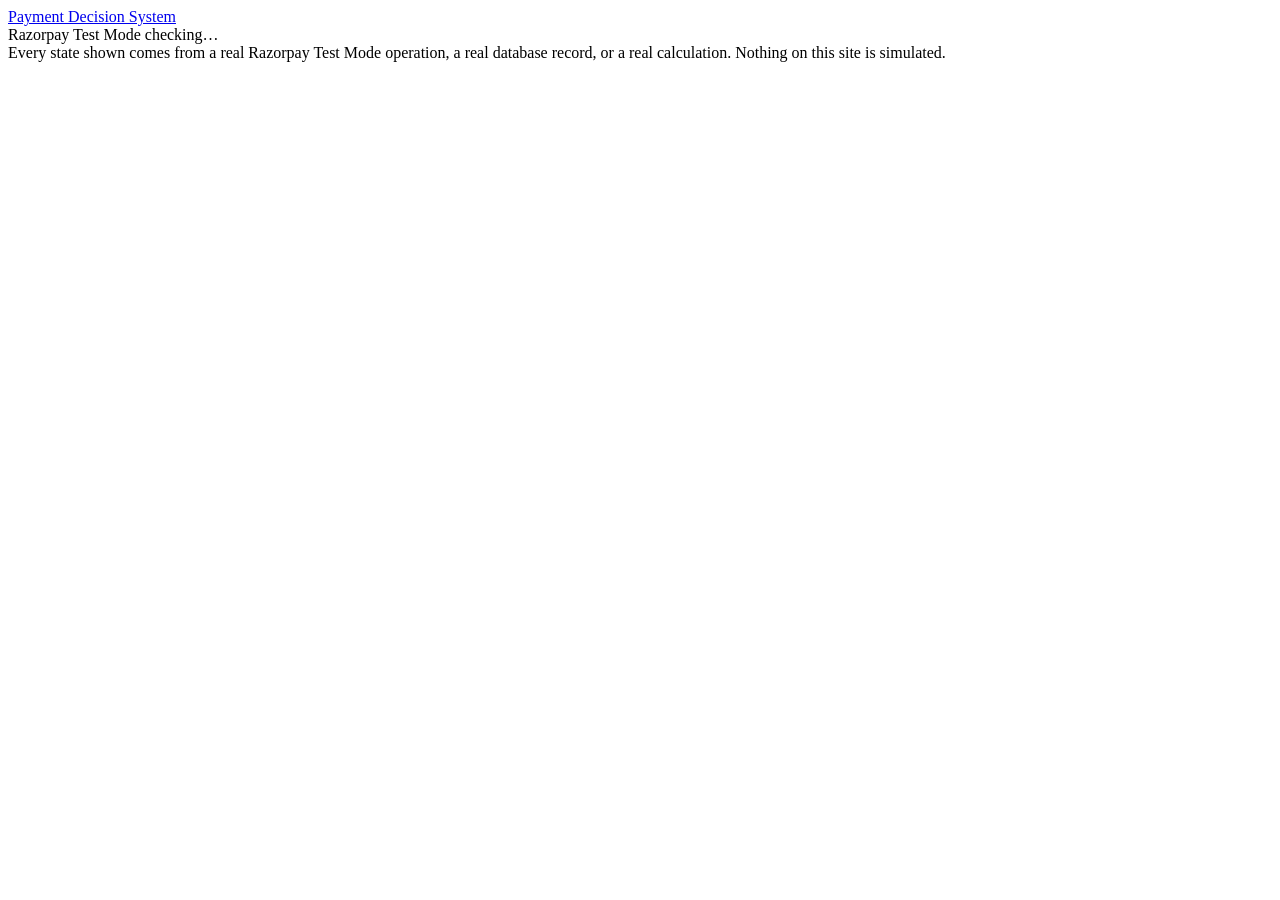
==== commit 936382f6: "Four guided payment-problem journeys, on real Razorpay Test Mode This commit contains two bodies of " ====
--- a/apps/web/index.html
+++ b/apps/web/index.html
@@ -4,279 +4,40 @@
   <meta charset="utf-8" />
   <meta name="viewport" content="width=device-width, initial-scale=1" />
   <meta name="color-scheme" content="light" />
-  <title>Payment Recovery Lab — Razorpay Decision Intelligence</title>
-  <meta name="description" content="A Razorpay Test Mode payment is authorized but not captured. Run the recovery and watch a real decision engine observe, reason, apply merchant policy, act, and independently verify the outcome -- or try your own scenario." />
-  <link rel="icon" href="data:image/svg+xml,%3Csvg xmlns='http://www.w3.org/2000/svg' viewBox='0 0 100 100'%3E%3Crect width='100' height='100' rx='20' fill='%232f6fed'/%3E%3Cpath d='M28 70 L28 30 L50 30 Q64 30 64 44 Q64 56 50 56 L38 56 L72 70' stroke='white' stroke-width='8' fill='none' stroke-linecap='round' stroke-linejoin='round'/%3E%3C/svg%3E" />
+  <title>Payment Decision System — Razorpay Test Mode</title>
+  <meta name="description" content="Four real payment problems you can run yourself against Razorpay Test Mode: an authorized payment needing a decision, gateway trouble detection, isolated versus widespread failures, and customer payment history as context." />
+  <link rel="icon" href="data:image/svg+xml,%3Csvg xmlns='http://www.w3.org/2000/svg' viewBox='0 0 100 100'%3E%3Crect width='100' height='100' rx='22' fill='%230b1220'/%3E%3Cpath d='M26 68 L26 32 L52 32 Q66 32 66 46 Q66 58 52 58 L38 58 L74 68' stroke='%234f7cff' stroke-width='9' fill='none' stroke-linecap='round' stroke-linejoin='round'/%3E%3C/svg%3E" />
   <link rel="stylesheet" href="/style.css" />
+  <!--
+    Razorpay Checkout. This is Razorpay's own script, loaded from Razorpay's
+    own domain, and it is the only external resource this page loads. It is
+    what makes the payment step real: the evaluator enters Test Mode payment
+    details in Razorpay's dialog, not in anything this project wrote.
+
+    It receives the publishable key id, fetched at runtime from
+    /checkout-config. The secret never reaches the browser -- there is no
+    endpoint that returns it.
+  -->
+  <script src="https://checkout.razorpay.com/v1/checkout.js"></script>
 </head>
 <body>
-  <header class="site-header">
-    <a href="#" class="brand" aria-label="Payment Recovery Lab — home">
-      <span class="brand-mark" aria-hidden="true">◆</span>
-      <span class="brand-name">Payment Recovery Lab</span>
+  <header class="topbar">
+    <a class="wordmark" href="#/">
+      <span class="wordmark-mark" aria-hidden="true"></span>
+      <span>Payment Decision System</span>
     </a>
-    <nav class="site-nav" aria-label="Primary">
-      <a href="#recovery">Run the recovery</a>
-      <a href="#lab">Try a scenario</a>
-      <a href="#proof">Live proof</a>
-      <a href="#console">Console</a>
-      <a href="https://github.com/" target="_blank" rel="noopener" class="nav-github">GitHub ↗</a>
-    </nav>
-    <div class="header-meta">
-      <div class="merchant-block">
-        <span class="label">Merchant</span>
-        <span id="merchant-name" class="merchant-name">—</span>
-      </div>
-      <div id="health-indicator" class="health-indicator" title="API health">
-        <span class="dot"></span><span class="health-text">checking&hellip;</span>
-      </div>
+    <div class="topbar-meta">
+      <span class="env-pill" id="env-pill">Razorpay Test Mode</span>
+      <span class="health" id="health"><i></i><span id="health-text">checking…</span></span>
     </div>
   </header>
 
-  <main id="app-root">
+  <main id="root" aria-live="polite"></main>
 
-    <!-- ================= LANDING ================= -->
-    <section id="landing-view" class="view">
+  <footer class="footer">
+    <span>Every state shown comes from a real Razorpay Test Mode operation, a real database record, or a real calculation. Nothing on this site is simulated.</span>
+  </footer>
 
-      <!-- ============ HERO ============ -->
-      <section class="hero">
-        <div class="hero-copy">
-          <span class="eyebrow">Razorpay Buildathon &middot; live Test Mode integration</span>
-          <h1 class="hero-title">Your payment was authorized.<br />Now what?</h1>
-          <p class="hero-sub">
-            See how a payment decision engine observes the state, reasons about recovery, applies
-            merchant policy, acts through Razorpay, and independently verifies the outcome.
-          </p>
-          <div class="hero-ctas">
-            <button type="button" class="btn btn-primary" id="hero-run-btn">Run the recovery</button>
-            <a href="#lab" class="btn btn-secondary">Try a scenario</a>
-          </div>
-        </div>
-
-        <div class="razorpay-object" id="hero-payment-object">
-          <div class="razorpay-object-head">
-            <span class="rzp-chip">RAZORPAY TEST MODE</span>
-          </div>
-          <div class="razorpay-object-amount" data-el="hero-amount">&hellip;</div>
-          <div class="razorpay-object-row">
-            <span class="razorpay-object-status" data-el="hero-status">&hellip;</span>
-            <span class="razorpay-object-captured" data-el="hero-captured"></span>
-          </div>
-          <div class="razorpay-object-ids">
-            <div><span class="ro-label">Order</span><span class="ro-val" data-el="hero-order-id">&hellip;</span></div>
-            <div><span class="ro-label">Payment</span><span class="ro-val" data-el="hero-payment-id">&hellip;</span></div>
-          </div>
-        </div>
-      </section>
-
-      <!-- ============ LIVE RECOVERY ============ -->
-      <section id="recovery" class="landing-section">
-        <div class="section-head">
-          <span class="section-kicker">Live &middot; real API + database</span>
-          <h2 class="section-title">Watch the payment move</h2>
-          <p class="section-lede">
-            This runs against the real order shown above: it calls the live reconciliation API, then
-            renders exactly what the backend returns. Nothing here is a canned animation.
-          </p>
-        </div>
-
-        <div class="run-bar">
-          <button type="button" class="btn btn-primary" id="recovery-run-btn">Run the recovery</button>
-          <span id="recovery-status" class="run-status" aria-live="polite"></span>
-        </div>
-        <div id="recovery-error" class="error-state hidden"></div>
-
-        <div id="recovery-pipeline" class="pipeline-grid"></div>
-      </section>
-
-      <!-- ============ TRY A SCENARIO ============ -->
-      <section id="lab" class="landing-section landing-section-alt">
-        <div class="section-head">
-          <span class="section-kicker section-kicker-sim">Simulation &middot; no money movement</span>
-          <h2 class="section-title">Try a scenario</h2>
-          <p class="section-lede">
-            Set up a hypothetical payment and run it through the real decision and policy engines.
-            This never touches Razorpay or the database -- it is a pure, synthetic what-if.
-          </p>
-        </div>
-
-        <div class="lab-presets">
-          <button type="button" class="chip-btn" data-preset="capture">Capture this payment</button>
-          <button type="button" class="chip-btn" data-preset="approval">Needs approval</button>
-          <button type="button" class="chip-btn" data-preset="blocked">Blocked</button>
-          <button type="button" class="chip-btn" data-preset="already">Already captured</button>
-        </div>
-
-        <div class="lab-form">
-          <label class="lab-field">
-            <span>Amount (₹)</span>
-            <input type="number" id="lab-amount" value="500" min="0" step="1" />
-          </label>
-          <label class="lab-field">
-            <span>Payment state (Razorpay)</span>
-            <select id="lab-status">
-              <option value="authorized" selected>Authorized, not captured</option>
-              <option value="captured">Already captured</option>
-              <option value="failed">Failed</option>
-            </select>
-          </label>
-          <label class="lab-field">
-            <span>Merchant auto-capture limit (₹)</span>
-            <input type="number" id="lab-auto-limit" value="5000" min="0" step="1" />
-          </label>
-          <label class="lab-field">
-            <span>Approval band upper limit (₹)</span>
-            <input type="number" id="lab-approval-limit" value="10000" min="0" step="1" />
-          </label>
-          <button type="button" class="btn btn-primary lab-submit" id="lab-run-btn">Test this scenario</button>
-        </div>
-        <div id="lab-error" class="error-state hidden"></div>
-
-        <div id="lab-pipeline" class="pipeline-grid"></div>
-      </section>
-
-      <!-- ============ LIVE PROOF ============ -->
-      <section id="proof" class="landing-section">
-        <div class="section-head">
-          <span class="section-kicker">Real transaction</span>
-          <h2 class="section-title">Real Razorpay Test Mode transaction.</h2>
-          <p class="section-lede">Read from the live API and database. Not a screenshot. Not a fixture.</p>
-        </div>
-        <div id="proof-loading" class="loading-state">Loading&hellip;</div>
-        <div id="proof-error" class="error-state hidden"></div>
-        <div id="proof-card" class="proof-panel hidden"></div>
-      </section>
-
-      <!-- ============ FAILURE RECOVERY ============ -->
-      <section id="failure-recovery" class="landing-section landing-section-alt">
-        <div class="section-head">
-          <span class="section-kicker">Engineering evidence</span>
-          <h2 class="section-title">What broke, and how we got out</h2>
-          <p class="section-lede">Step through the actual incident.</p>
-        </div>
-        <div class="incident-stepper" id="incident-stepper">
-          <div class="incident-steps" id="incident-steps"></div>
-          <div class="incident-controls">
-            <button type="button" id="incident-prev" class="transport-btn">&larr; Back</button>
-            <div class="incident-dots" id="incident-dots"></div>
-            <button type="button" id="incident-next" class="transport-btn">Next &rarr;</button>
-          </div>
-        </div>
-      </section>
-
-      <!-- ============ AUDIT TRAIL ============ -->
-      <section id="audit" class="landing-section">
-        <div class="section-head">
-          <span class="section-kicker">Proof chain</span>
-          <h2 class="section-title">Every decision leaves a proof chain.</h2>
-          <p class="section-lede">Click a checkpoint to see what it means and its real backend payload.</p>
-        </div>
-        <ol class="proof-audit" id="proof-audit"></ol>
-      </section>
-
-      <!-- ============ ENGINEERING: WHY DETERMINISTIC ============ -->
-      <section id="judgment" class="landing-section landing-section-alt">
-        <div class="section-head">
-          <span class="section-kicker">Engineering detail</span>
-          <h2 class="section-title">Why a deterministic engine?</h2>
-        </div>
-        <div class="judgment-grid">
-          <div class="judgment-panel">
-            <span class="judgment-tag">V1 &middot; deterministic rule engine &middot; <code>rule_v1</code></span>
-            <p>Payment capture is a money-moving operation. Click each reason:</p>
-            <div class="judgment-reasons" id="judgment-reasons">
-              <button type="button" class="judgment-reason" data-reason="explain">Explainability</button>
-              <button type="button" class="judgment-reason" data-reason="deterministic">Predictable behavior</button>
-              <button type="button" class="judgment-reason" data-reason="policy">Policy enforcement</button>
-              <button type="button" class="judgment-reason" data-reason="audit">Auditability</button>
-              <button type="button" class="judgment-reason" data-reason="verify">Independent verification</button>
-            </div>
-            <p class="judgment-reason-detail" id="judgment-reason-detail">Every decision carries the exact reason codes that produced it — click a reason above.</p>
-          </div>
-          <div class="judgment-panel judgment-future">
-            <span class="judgment-tag judgment-tag-muted">Future direction &mdash; not yet built</span>
-            <div class="future-path">
-              <span>Verified outcomes</span>
-              <span class="future-arrow">→</span>
-              <span>Historical data</span>
-              <span class="future-arrow">→</span>
-              <span>Calibrated decision intelligence</span>
-              <span class="future-arrow">→</span>
-              <span>Better recommendations</span>
-            </div>
-            <p class="judgment-caveat">This is a stated direction, not a current capability. Nothing here is ML or a fitted/learned model.</p>
-          </div>
-        </div>
-      </section>
-
-      <!-- ============ CONSOLE TRANSITION ============ -->
-      <footer class="site-footer">
-        <div class="footer-transition">
-          <span>Want to inspect every decision?</span>
-          <a href="#console" class="btn btn-primary btn-small">Open decision console →</a>
-        </div>
-      </footer>
-    </section>
-
-    <!-- ================= DASHBOARD / CONSOLE ================= -->
-    <section id="dashboard-view" class="view hidden">
-      <div class="console-intro">
-        <h2 class="section-title">Decision Intelligence Console</h2>
-        <p class="section-lede">The deep-dive destination for technical judges. Live merchant data, read directly from the API.</p>
-      </div>
-      <div id="dashboard-loading" class="loading-state">Loading dashboard&hellip;</div>
-      <div id="dashboard-error" class="error-state hidden"></div>
-      <div id="dashboard-empty" class="empty-state hidden"></div>
-
-      <div id="dashboard-content" class="hidden">
-        <section class="metrics-section">
-          <h2 class="section-title">Observability</h2>
-          <div id="metrics-strip" class="metrics-strip"></div>
-        </section>
-
-        <section class="orders-section">
-          <h2 class="section-title">Orders</h2>
-          <div id="orders-table-wrap"></div>
-        </section>
-      </div>
-    </section>
-
-    <!-- ================= ORDER DETAIL ================= -->
-    <section id="detail-view" class="view hidden">
-      <button id="back-to-dashboard" class="link-button" type="button">&larr; Back to console</button>
-
-      <div id="detail-loading" class="loading-state">Loading order&hellip;</div>
-      <div id="detail-error" class="error-state hidden"></div>
-
-      <div id="detail-content" class="hidden">
-        <div class="detail-header">
-          <div id="order-info" class="order-info"></div>
-          <div class="reconcile-controls">
-            <button id="reconcile-btn" type="button">Reconcile Order</button>
-            <span id="reconcile-status" class="reconcile-status" aria-live="polite"></span>
-          </div>
-        </div>
-
-        <div id="reconcile-banner" class="banner hidden" role="status"></div>
-
-        <h2 class="section-title">Pipeline</h2>
-        <p class="section-lede">Reconciliation → Decision → Policy → Action → Verification → Outcome</p>
-        <div id="pipeline-tracker" class="tracker"></div>
-
-        <div class="card-grid">
-          <div class="card" id="decision-card"></div>
-          <div class="card" id="policy-card"></div>
-          <div class="card" id="action-card"></div>
-          <div class="card" id="verification-card"></div>
-        </div>
-
-        <h2 class="section-title">Audit trail</h2>
-        <p class="section-lede">An append-only proof chain &mdash; every checkpoint below was written by the backend as it happened.</p>
-        <div id="audit-timeline" class="audit-timeline"></div>
-      </div>
-    </section>
-  </main>
-
-  <script src="/app.js"></script>
+  <script type="module" src="/app.js"></script>
 </body>
 </html>
